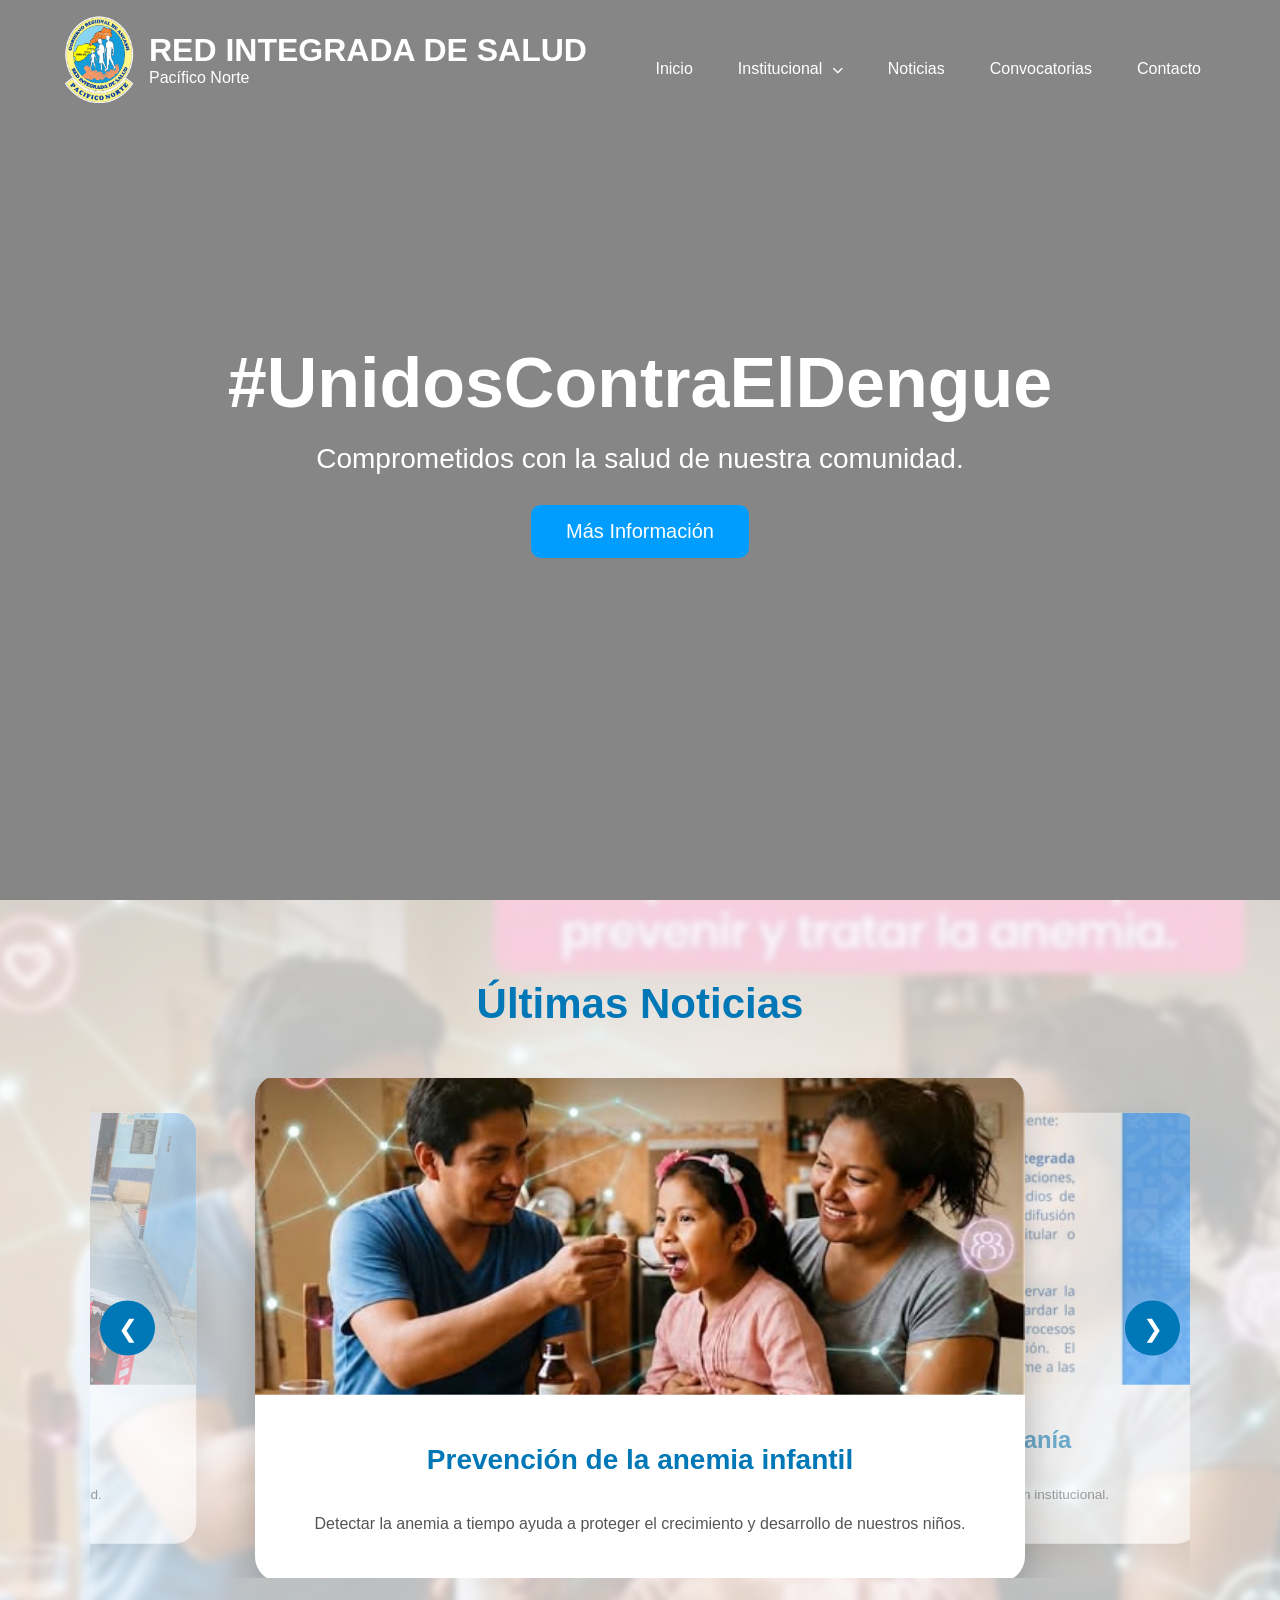
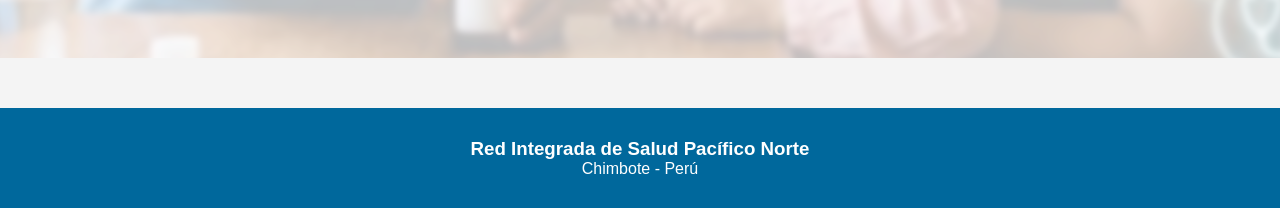
==== index.html @ 82f16e01 "v10.0.1 Actualizacion magistral del index y referencias a otras paginas" ====
<!DOCTYPE html>
<html lang="es">

<head>
    <meta charset="UTF-8">
    <meta name="viewport" content="width=device-width, initial-scale=1.0">
    <title>Red Integrada de Salud Pacífico Norte</title>
    <link rel="stylesheet" href="css/styles.css">
    <link rel="stylesheet" href="https://cdnjs.cloudflare.com/ajax/libs/font-awesome/6.4.0/css/all.min.css">
</head>

<body>

    <header class="topbar">
        <div class="logo-section">
            <img src="img/logo.png" alt="Logo">
            <div>
                <h1>RED INTEGRADA DE SALUD</h1>
                <p>Pacífico Norte</p>
            </div>
        </div>

        <nav class="main-nav">
            <ul class="nav-links">
                <li><a href="index.html">Inicio</a></li>
                
                <li class="dropdown">
                    <a href="institucional.html" class="dropdown-trigger">Institucional <i class="fa-solid fa-chevron-down" style="font-size: 11px; margin-left: 5px;"></i></a>
                    <ul class="dropdown-menu">
                        <li><a href="institucional.html#quienes-somos">¿Quiénes Somos?</a></li>
                        <li><a href="institucional.html#historia">Historia</a></li>
                        <li><a href="institucional.html#mision-vision">Visión y Misión</a></li>
                        <li><a href="institucional.html#directorio">Directorio Institucional</a></li>
                    </ul>
                </li>
                <li><a href="noticias.html">Noticias</a></li>
                <li><a href="convocatorias.html">Convocatorias</a></li>
                <li><a href="contacto.html">Contacto</a></li>
            </ul>
        </nav>
    </header>

    <section class="hero">
        <video autoplay muted loop playsinline class="bg-video">
            <source src="video/VID-FONDO.mp4" type="video/mp4">
        </video>

        <div class="overlay"></div>

        <div class="hero-content">
            <h2>#UnidosContraElDengue</h2>
            <p>Comprometidos con la salud de nuestra comunidad.</p>
            <a href="noticias.html?noticia=1">
                <button>
                    Más Información
                </button>
            </a>
        </div>
    </section>

    <section class="news">
        <h2>Últimas Noticias</h2>
        <div class="carousel-background"></div>

        <div class="carousel-container">
            <button class="carousel-btn prev">
                ❮
            </button>
            <div class="carousel">
                <!-- CARD 1 -->
                <div class="news-card active"
                onclick="window.location.href='noticias.html?noticia=2'">
                    <img src="img/noticias/noticias-anemia.jpg">
                    <div class="news-info">
                        <h3>
                            Prevención de la anemia infantil
                        </h3>
                        <p>
                            Detectar la anemia a tiempo ayuda
                            a proteger el crecimiento y desarrollo
                            de nuestros niños.
                        </p>
                    </div>
                </div>

                <!-- CARD 2 -->
                <div class="news-card"
                onclick="window.location.href='noticias.html?noticia=4'">

                    <img src="img/noticias/noticias-comunicado.jpg">

                    <div class="news-info">

                        <h3>
                            Comunicado Oficial a la ciudadanía
                        </h3>

                        <p>
                            La RIS Pacífico Norte fortalece
                            sus lineamientos de comunicación
                            institucional.
                        </p>

                    </div>

                </div>

                <!-- CARD 3 -->
                <div class="news-card"
                onclick="window.location.href='noticias.html?noticia=6'">

                    <img src="img/noticias/noticias-equipos.jpg">

                    <div class="news-info">

                        <h3>
                            RIS fortalece establecimientos
                        </h3>

                        <p>
                            Nuevos equipos computacionales
                            optimizarán la atención y registro
                            en salud.
                        </p>

                    </div>

                </div>
            <button class="carousel-btn next">
                ❯
            </button>
        </div>
    </section>

    <footer>
        <h3>Red Integrada de Salud Pacífico Norte</h3>
        <p>Chimbote - Perú</p>
    </footer>

    <div class="transition-screen"></div>

<script>


/*Transiciones */
const transition =
document.querySelector(".transition-screen");

/* ANIMACION ENTRADA */

window.addEventListener("load", () => {

    transition.classList.add("enter");

});

/* ANIMACION SALIDA */

document.querySelectorAll("a").forEach(link => {

    link.addEventListener("click", function(e){

        const href = this.getAttribute("href");

        if(href && !href.startsWith("#")){

            e.preventDefault();

            transition.classList.remove("enter");

            transition.classList.add("exit");

            setTimeout(() => {

                window.location.href = href;

            }, 450);

        }

    });

});

</script>
<script>

const cards =
document.querySelectorAll(".news-card");

const nextBtn =
document.querySelector(".next");

const prevBtn =
document.querySelector(".prev");
const background =
document.querySelector(
".carousel-background"
);

let current = 0;

function updateCarousel(){
    
    cards.forEach(card => {

        card.classList.remove(
            "active",
            "prev",
            "next"
        );

    });

    cards[current]
    .classList.add("active");
    
    /* CAMBIAR FONDO */
    const activeImage =
    cards[current]
    .querySelector("img").src;
    background.style.backgroundImage =
    `url(${activeImage})`;
    cards[
        (current - 1 + cards.length)
        % cards.length
    ].classList.add("prev");

    cards[
        (current + 1)
        % cards.length
    ].classList.add("next");

}

nextBtn.addEventListener("click", () => {

    current =
    (current + 1)
    % cards.length;

    updateCarousel();

});

prevBtn.addEventListener("click", () => {

    current =
    (current - 1 + cards.length)
    % cards.length;

    updateCarousel();

});

updateCarousel();
/* ========================= */
/* AUTO PLAY */
/* ========================= */

setInterval(() => {

    current =
    (current + 1)
    % cards.length;

    updateCarousel();

}, 4000);
</script>
</body>
</html>
---- css/styles.css ----
*{
    margin:0;
    padding:0;
    box-sizing:border-box;
    font-family:Arial, Helvetica, sans-serif;
}

/* --- Estilos Base del Nav --- */
.main-nav {
    display: flex;
    align-items: center;
}

.nav-links {
    display: flex;
    list-style: none;
    margin: 0;
    padding: 0;
    gap: 15px; /* Espaciado entre las pestañas principales */
}

.nav-links a {
    color: #ffffff; /* Cámbialo al color de texto de tu barra (ej: blanco) */
    text-decoration: none;
    font-weight: 500;
    padding: 10px 15px;
    display: block;
    transition: all 0.3s ease;
}

/* --- TRUCO DEL DROPDOWN (Desplegable) --- */
.dropdown {
    position: relative; /* Clave para que el submenú se posicione justo debajo */
}

/* Caja oculta del submenú */
.dropdown-menu {
    position: absolute;
    top: 100%; /* Se posiciona exactamente debajo del enlace principal */
    left: 0;
    background-color: #ffffff; /* Fondo blanco para que contraste con las letras oscuras */
    min-width: 220px; /* Ancho para que los textos no se amontonen */
    list-style: none;
    padding: 10px 0;
    margin: 0;
    border-radius: 8px;
    box-shadow: 0 10px 25px rgba(0, 0, 0, 0.15); /* Sombra elegante para darle volumen */
    
    /* El truco de magia: empieza oculto y un poquito desplazado hacia abajo */
    display: none;
    z-index: 999;
}

/* Estilos de los enlaces de ADENTRO del submenú */
.dropdown-menu a {
    color: #1e293b !important; /* Texto gris oscuro/negro para que se lea sobre el fondo blanco */
    padding: 12px 20px;
    font-size: 14px;
    text-align: left;
    font-weight: 500;
}

/* Hover de los enlaces internos */
.dropdown-menu a:hover {
    background-color: #f1f5f9; /* Color gris bajito cuando pasas el mouse por encima */
    color: #0284c7 !important; /* Cambia a celeste o azul institucional */
}

/* ACCIÓN: Cuando pasas el mouse por la pestaña, el submenú se muestra */
.dropdown:hover .dropdown-menu {
    display: block;
}

body{
    background:#f5f5f5;
}

/* HEADER */

.topbar{
    position: absolute;
    top: 0;
    left: 0;
    width: 100%;
    display: flex;
    justify-content: space-between;
    align-items: center;
    padding: 15px 8%;
    background: transparent !important;
    color: white;
    z-index: 1000;
}

.logo-section{
    display:flex;
    align-items:center;
    gap:15px;
}

.logo-section img{
    width:70px;
}

nav{
    display:flex;
    gap:25px;
}

nav a{
    color:white;
    text-decoration:none;
    font-weight:bold;
    transition:0.3s;
}

nav a:hover{
    color:#d9f4ff;
}

/* HERO */
.hero{
    position: relative;
    width: 100%;
    height: 100vh;

    overflow: hidden;

    display: flex;
    justify-content: center;
    align-items: center;
    text-align: center;
}

/* VIDEO */

.bg-video{
    position: absolute;
    top: 0;
    left: 0;

    width: 100%;
    height: 100%;

    object-fit: cover;

    z-index: -2;
}

/* CAPA OSCURA */

.overlay{
    position: absolute;
    inset: 0;

    background: rgba(0,0,0,0.45);

    z-index: -1;
}

/* CONTENIDO */

.hero-content{
    position: relative;
    z-index: 2;
    color: white;

    padding: 20px;
}

.hero-content h2{
    font-size: 70px;
    margin-bottom: 20px;
}

.hero-content p{
    font-size: 28px;
    margin-bottom: 30px;
}

.hero-content button{
    padding: 15px 35px;
    border: none;
    border-radius: 10px;

    background: #009dff;
    color: white;

    font-size: 20px;
    cursor: pointer;

    transition: 0.3s;
}

.hero-content button:hover{
    background: #007acc;
}

/* INFO */

.info{
    padding:70px 8%;
    display:grid;
    grid-template-columns:repeat(auto-fit,minmax(250px,1fr));
    gap:30px;
}

.card{
    background:white;
    padding:35px;
    border-radius:15px;
    box-shadow:0 5px 15px rgba(0,0,0,0.1);
    text-align:center;
}

.card h3{
    color:#0086c7;
    margin-bottom:15px;
}

/* NEWS */

.news{
    padding:60px 8%;
}

.news h2{
    text-align:center;
    margin-bottom:40px;
    color:#0086c7;
    font-size:40px;
}

.news-container{
    display:grid;
    grid-template-columns:repeat(auto-fit,minmax(300px,1fr));
    gap:30px;
}

.news-card{
    background:white;
    border-radius:15px;
    overflow:hidden;
    box-shadow:0 5px 15px rgba(0,0,0,0.1);
}

.news-card img{
    width:100%;
    height:220px;
    object-fit:cover;
}

.news-card h3{
    padding:20px;
    color:#0086c7;
}

.news-card p{
    padding:0 20px 20px;
}

/* FOOTER */

footer{
    background:#00689c;
    color:white;
    text-align:center;
    padding:30px;
    margin-top:50px;
}

/* RESPONSIVE */

@media(max-width:768px){

    .topbar{
        flex-direction:column;
        gap:20px;
    }

    nav{
        flex-wrap:wrap;
        justify-content:center;
    }

    .hero-content h2{
        font-size:38px;
    }

}

/* ======================================== */
/* SECCIÓN CONTACTO */
/* ======================================== */

.contacto{
    width: 100%;
    padding: 80px 10%;
    background: #f5f5f5;
}

.contenedor-contacto{
    display: flex;
    justify-content: space-between;
    align-items: center;
    gap: 50px;
    flex-wrap: wrap;
}

/* ======================================== */
/* INFORMACIÓN */
/* ======================================== */

.info-contacto{
    flex: 1;
    min-width: 300px;
}

.info-contacto h2{
    font-size: 40px;
    color: #0077b6;
    margin-bottom: 20px;
}

.info-contacto p{
    font-size: 18px;
    color: #555;
    line-height: 1.7;
    margin-bottom: 30px;
}

.dato{
    display: flex;
    align-items: center;
    gap: 15px;
    margin-bottom: 20px;
    font-size: 18px;
    color: #333;
}

.dato i{
    width: 45px;
    height: 45px;
    background: #0096d6;
    color: white;
    border-radius: 50%;
    display: flex;
    justify-content: center;
    align-items: center;
    font-size: 18px;
}

/* ======================================== */
/* FORMULARIO */
/* ======================================== */

.form-contacto{
    flex: 1;
    min-width: 320px;
    background: white;
    padding: 40px;
    border-radius: 15px;
    box-shadow: 0px 5px 20px rgba(0,0,0,0.1);
}

.form-contacto input,
.form-contacto textarea{
    width: 100%;
    padding: 15px;
    margin-bottom: 20px;
    border: 1px solid #ccc;
    border-radius: 10px;
    outline: none;
    font-size: 16px;
    transition: 0.3s;
}

.form-contacto input:focus,
.form-contacto textarea:focus{
    border-color: #0096d6;
    box-shadow: 0px 0px 8px rgba(0,150,214,0.3);
}

.form-contacto textarea{
    resize: none;
    height: 150px;
}

.form-contacto button{
    width: 100%;
    padding: 15px;
    background: #0096d6;
    color: white;
    border: none;
    border-radius: 10px;
    font-size: 18px;
    cursor: pointer;
    transition: 0.3s;
}

.form-contacto button:hover{
    background: #0077b6;
    transform: translateY(-3px);
}

/* ======================================== */
/* RESPONSIVE */
/* ======================================== */

@media(max-width: 900px){

    .contenedor-contacto{
        flex-direction: column;
    }

    .info-contacto{
        text-align: center;
    }

    .dato{
        justify-content: center;
    }

}

*{
    margin:0;
    padding:0;
    box-sizing:border-box;
    font-family:Arial, Helvetica, sans-serif;
}

body{
    background:#f4f4f4;
}

/* HEADER */

.topbar{
    background:#0086c7;
    padding:15px 5%;
    color:white;
}

.logo{
    display:flex;
    align-items:center;
    gap:15px;
}

.logo img{
    width:70px;
}

.logo h1{
    font-size:32px;
}

nav{
    margin-top:20px;
    display:flex;
    gap:25px;
    flex-wrap:wrap;
}

nav a{
    color:white;
    text-decoration:none;
    font-weight:bold;
    padding:10px 15px;
    border-radius:5px;
    transition:0.3s;
}

nav a:hover,
.active{
    background:white;
    color:#0086c7;
}

/* TITULO */

.titulo{
    text-align:center;
    padding:50px 20px;
}

.titulo h2{
    color:#0086c7;
    font-size:40px;
}

/* TABLAS */

.tabla-section{
    width:90%;
    margin:40px auto;
}

.tabla-section h3{
    text-align:center;
    margin-bottom:20px;
    font-size:30px;
    color:#222;
}

.tabla-container{
    overflow-x:auto;
}

table{
    width:100%;
    border-collapse:collapse;
    background:white;
}

thead{
    background:#005cb3;
    color:white;
}

th, td{
    padding:15px;
    border:1px solid #ddd;
    text-align:center;
}

td a{
    text-decoration:none;
    color:#d60000;
    font-weight:bold;
}

.proceso{
    color:#ff8800;
    font-weight:bold;
}

.finalizado{
    color:green;
    font-weight:bold;
}

/* RESPONSIVE */

@media(max-width:768px){

    .logo{
        flex-direction:column;
        text-align:center;
    }

    .logo h1{
        font-size:24px;
    }

    nav{
        justify-content:center;
    }

    .titulo h2{
        font-size:28px;
    }

}

/* ========================= */
/* TRANSICION ENTRE PAGINAS */
/* ========================= */

.transition-screen{

    position:fixed;
    inset:0;

    background:#0086c7;

    z-index:9999;

    pointer-events:none;

}

/* SALIDA */

.transition-screen.exit{

    animation:circleOut 0.5s ease-in-out forwards;

}

/* ENTRADA */

.transition-screen.enter{

    animation:circleIn 0.5s ease-in-out forwards;

}

/* ANIMACION SALIDA */

@keyframes circleOut{

    0%{
        clip-path:circle(0% at center);
    }

    100%{
        clip-path:circle(150% at center);
    }

}

/* ANIMACION ENTRADA */

@keyframes circleIn{

    0%{
        clip-path:circle(150% at center);
    }

    100%{
        clip-path:circle(0% at center);
    }

}

/* ===================== */
/* CARRUSEL NOTICIAS */
/* ===================== */

.news{

    padding:80px 20px;

    background:#f4f7fb;

    text-align:center;

}

.news h2{

    font-size:42px;

    color:#0077b6;

    margin-bottom:50px;

}

/* ===================== */
/* FONDO DINAMICO */
/* ===================== */

.news{

    position:relative;

    overflow:hidden;

}

.carousel-background{

    position:absolute;

    inset:0;

    background-size:cover;

    background-position:center;

    filter:blur(3px);

    transform:scale(1.1);

    opacity:0.45;

    transition:0.7s;

    z-index:0;

}

/* OSCURECER */

.news::after{

    content:"";

    position:absolute;

    inset:0;

    background:rgba(255,255,255,0.45);

    z-index:1;

}

/* CONTENIDO ENCIMA */

.news h2,
.carousel-container{

    position:relative;

    z-index:2;

}

.carousel-container{

    position:relative;

    width:100%;

    max-width:1100px;

    margin:auto;

    overflow:hidden;

}

.carousel{

    position:relative;

    height:500px;

}

.news-card{

    position:absolute;

    width:70%;

    left:50%;

    top:50%;

    transform:
    translate(-50%, -50%)
    scale(0.8);

    opacity:0;

    transition:0.6s;

    background:white;

    border-radius:25px;

    overflow:hidden;

    box-shadow:0 15px 35px rgba(0,0,0,0.2);

}

.news-card img{

    width:100%;

    height:320px;

    object-fit:cover;

}

.news-info{

    padding:25px;

}

.news-info h3{

    color:#0077b6;

    margin-bottom:15px;

    font-size:28px;

}

.news-info p{

    color:#555;

    line-height:1.6;

}

/* CARD ACTIVA */

.news-card.active{

    opacity:1;

    z-index:3;

    transform:
    translate(-50%, -50%)
    scale(1);

}

/* CARD IZQUIERDA */

.news-card.prev{

    opacity:0.5;

    z-index:2;

    transform:
    translate(-80%, -50%)
    scale(0.85);

}

/* CARD DERECHA */

.news-card.next{

    opacity:0.5;

    z-index:2;

    transform:
    translate(-20%, -50%)
    scale(0.85);

}

/* BOTONES */

.carousel-btn{

    position:absolute;

    top:50%;

    transform:translateY(-50%);

    background:#0077b6;

    color:white;

    border:none;

    width:55px;

    height:55px;

    border-radius:50%;

    cursor:pointer;

    font-size:24px;

    z-index:5;

    transition:0.3s;

}

.carousel-btn:hover{

    background:#023e8a;

    transform:
    translateY(-50%)
    scale(1.1);

}

.prev{

    left:10px;

}

.next{

    right:10px;

}

/* RESPONSIVE */

@media(max-width:768px){

    .news-card{

        width:90%;

    }

    .news-info h3{

        font-size:22px;

    }

}

.news-card{

    cursor:pointer;

}
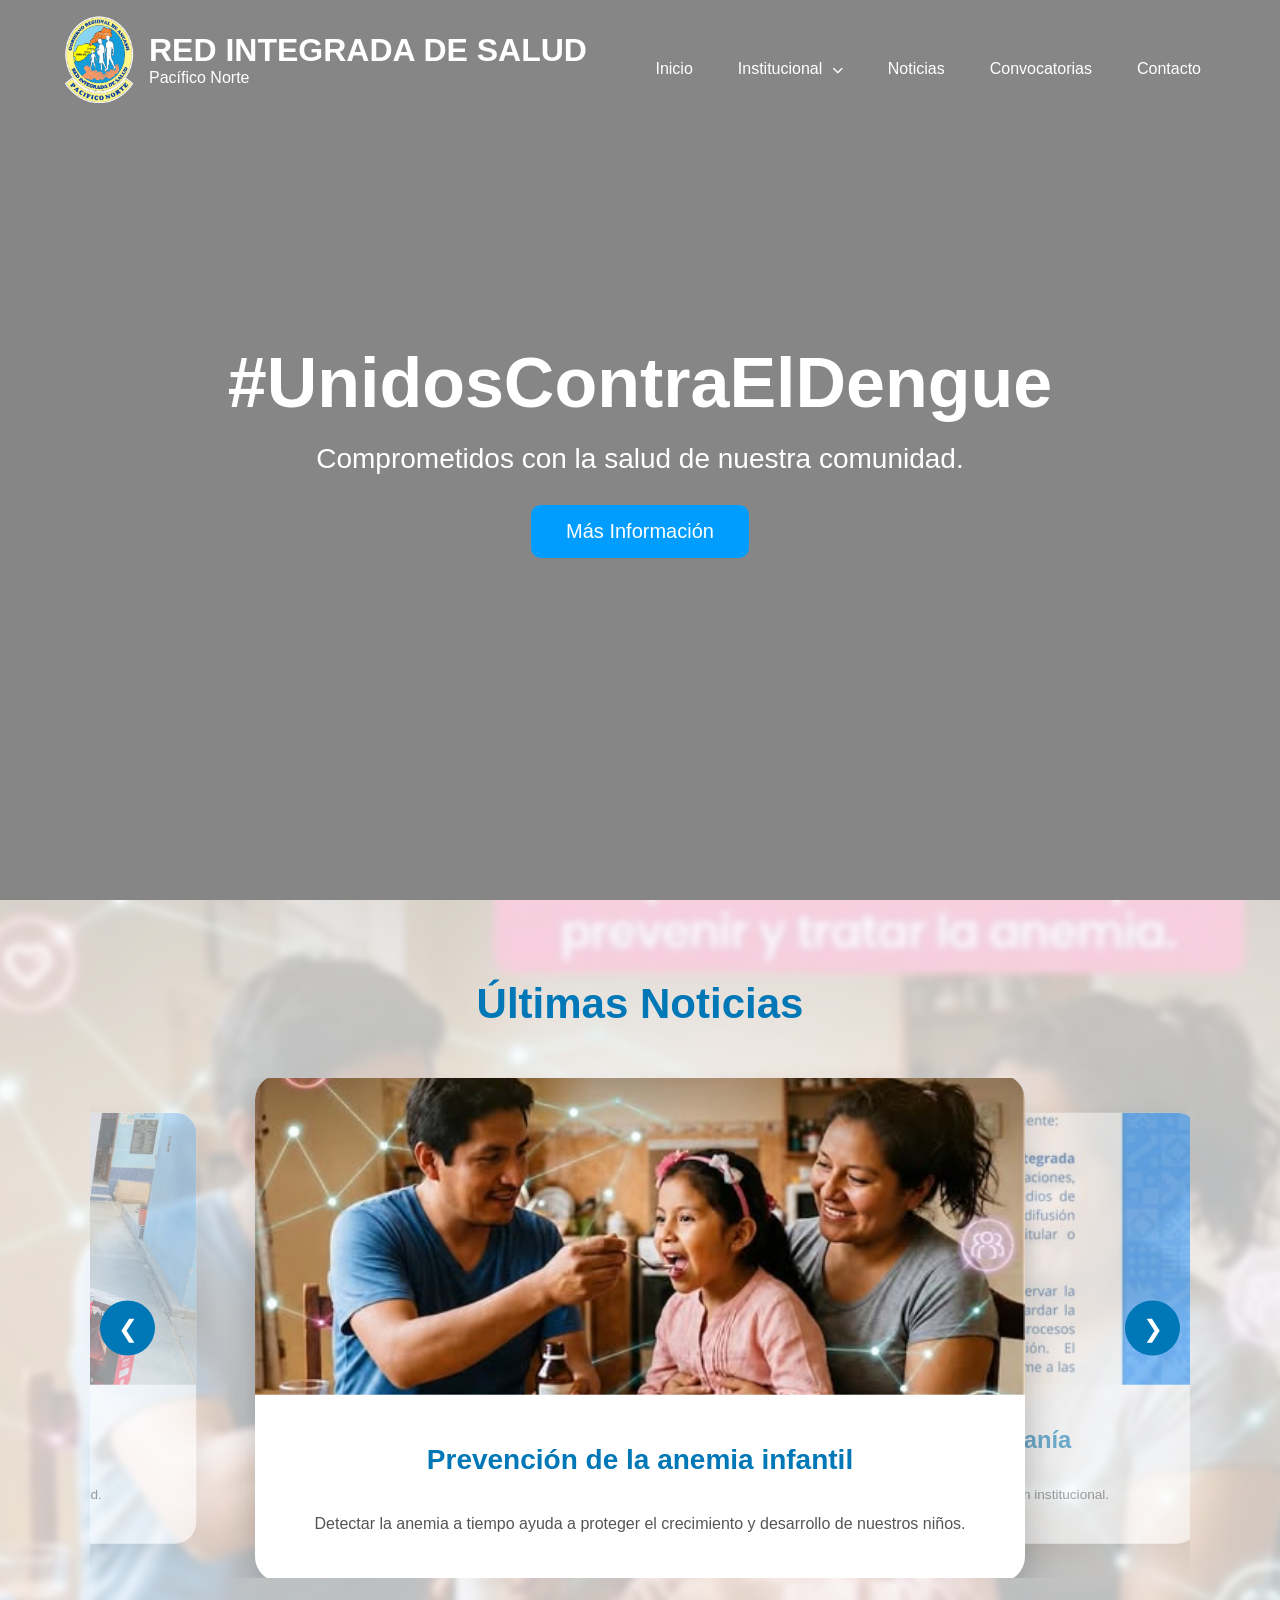
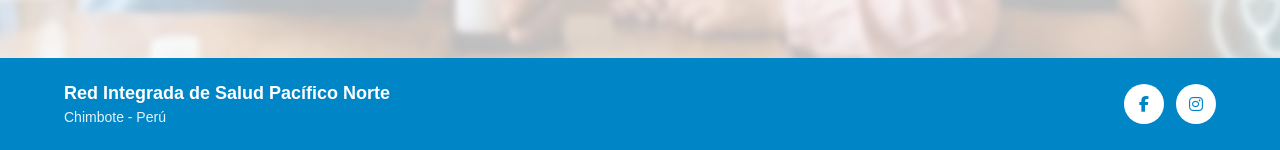
==== commit 084f04f1: "v10.0.3 Añadido de iconos y redirecciones a las redes sociales" ====
--- a/index.html
+++ b/index.html
@@ -132,9 +132,29 @@
         </div>
     </section>
 
-    <footer>
-        <h3>Red Integrada de Salud Pacífico Norte</h3>
-        <p>Chimbote - Perú</p>
+    <footer class="footer">
+
+        <div class="footer-content">
+
+            <div class="footer-info">
+                <h3>Red Integrada de Salud Pacífico Norte</h3>
+                <p>Chimbote - Perú</p>
+            </div>
+
+            <div class="social-footer">
+
+                <a href="https://www.facebook.com/rispnorte" target="_blank">
+                    <i class="fab fa-facebook-f"></i>
+                </a>
+
+                <a href="https://www.instagram.com/rispacificonorte/" target="_blank">
+                    <i class="fab fa-instagram"></i>
+                </a>
+
+            </div>
+
+        </div>
+
     </footer>
 
     <div class="transition-screen"></div>
--- a/css/styles.css
+++ b/css/styles.css
@@ -260,12 +260,57 @@
 
 /* FOOTER */
 
-footer{
-    background:#00689c;
-    color:white;
-    text-align:center;
-    padding:30px;
-    margin-top:50px;
+.footer {
+    background: #0086c7;
+    color: white;
+    padding: 25px 5%;
+}
+
+/* CONTENEDOR FLEX */
+.footer-content {
+    display: flex;
+    justify-content: space-between;
+    align-items: center;
+    flex-wrap: wrap;
+    gap: 20px;
+}
+
+/* TEXTO */
+.footer-info h3 {
+    margin: 0;
+    font-size: 18px;
+}
+
+.footer-info p {
+    margin: 5px 0 0 0;
+    font-size: 14px;
+    opacity: 0.9;
+}
+
+/* REDES */
+.social-footer {
+    display: flex;
+    gap: 12px;
+}
+
+.social-footer a {
+    width: 40px;
+    height: 40px;
+    background: white;
+    color: #0086c7;
+    display: flex;
+    align-items: center;
+    justify-content: center;
+    border-radius: 50%;
+    text-decoration: none;
+    font-size: 16px;
+    transition: 0.3s;
+}
+
+.social-footer a:hover {
+    background: #006aa3;
+    color: white;
+    transform: scale(1.1);
 }
 
 /* RESPONSIVE */
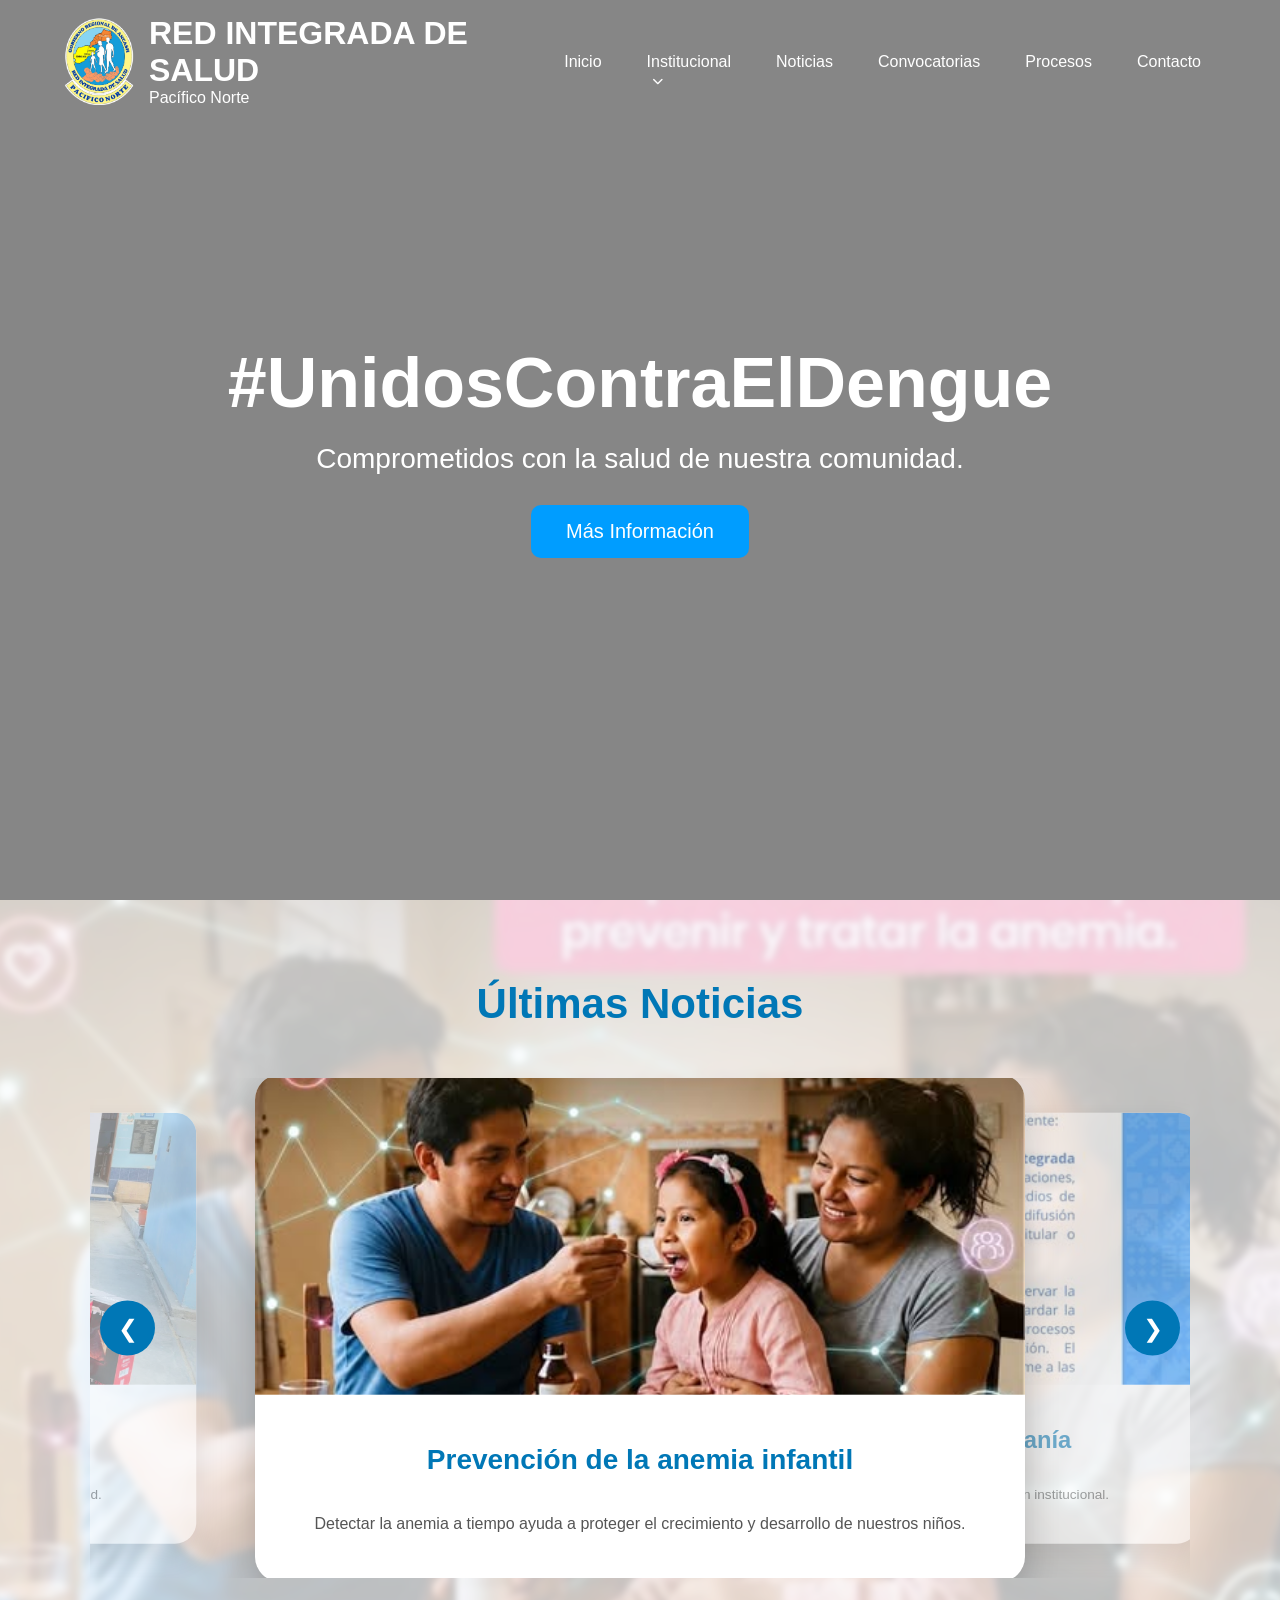
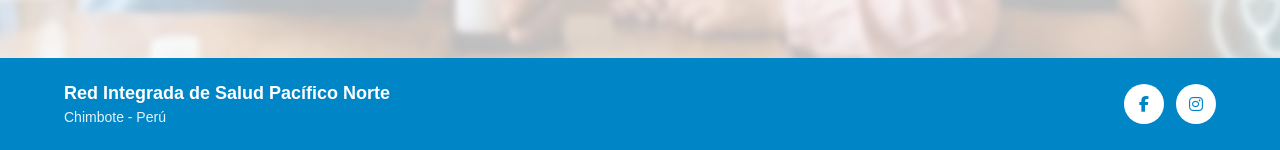
==== commit 4c5ea495: "v11.0.2 Mejorado de la seccion de Procesos" ====
--- a/index.html
+++ b/index.html
@@ -35,6 +35,7 @@
                 </li>
                 <li><a href="noticias.html">Noticias</a></li>
                 <li><a href="convocatorias.html">Convocatorias</a></li>
+                <li><a href="bpm.html">Procesos</a></li>
                 <li><a href="contacto.html">Contacto</a></li>
             </ul>
         </nav>
--- a/css/styles.css
+++ b/css/styles.css
@@ -956,4 +956,36 @@
 
     cursor:pointer;
 
+}
+
+/* BOTÓN FLOTANTE WHATSAPP */
+.whatsapp-float {
+    position: fixed;
+    width: 90px !important;
+    height: 90px !important;
+    bottom: 30px;
+    right: 30px;
+    background-color: #25D366;
+    color: white;
+    border-radius: 50%;
+    font-size: 50px !important; /* ICONO GRANDE */
+    display: flex;
+    align-items: center;
+    justify-content: center;
+    z-index: 9999;
+    box-shadow: 0 4px 12px rgba(0,0,0,0.4);
+}
+.whatsapp-float {
+    animation: pulso 1.5s infinite;
+}
+
+@keyframes pulso {
+    0% { transform: scale(1); }
+    50% { transform: scale(1.15); }
+    100% { transform: scale(1); }
+}
+.whatsapp-float:hover {
+    background-color: #128C7E;
+    transform: scale(1.2);
+    transition: 0.3s;
 }
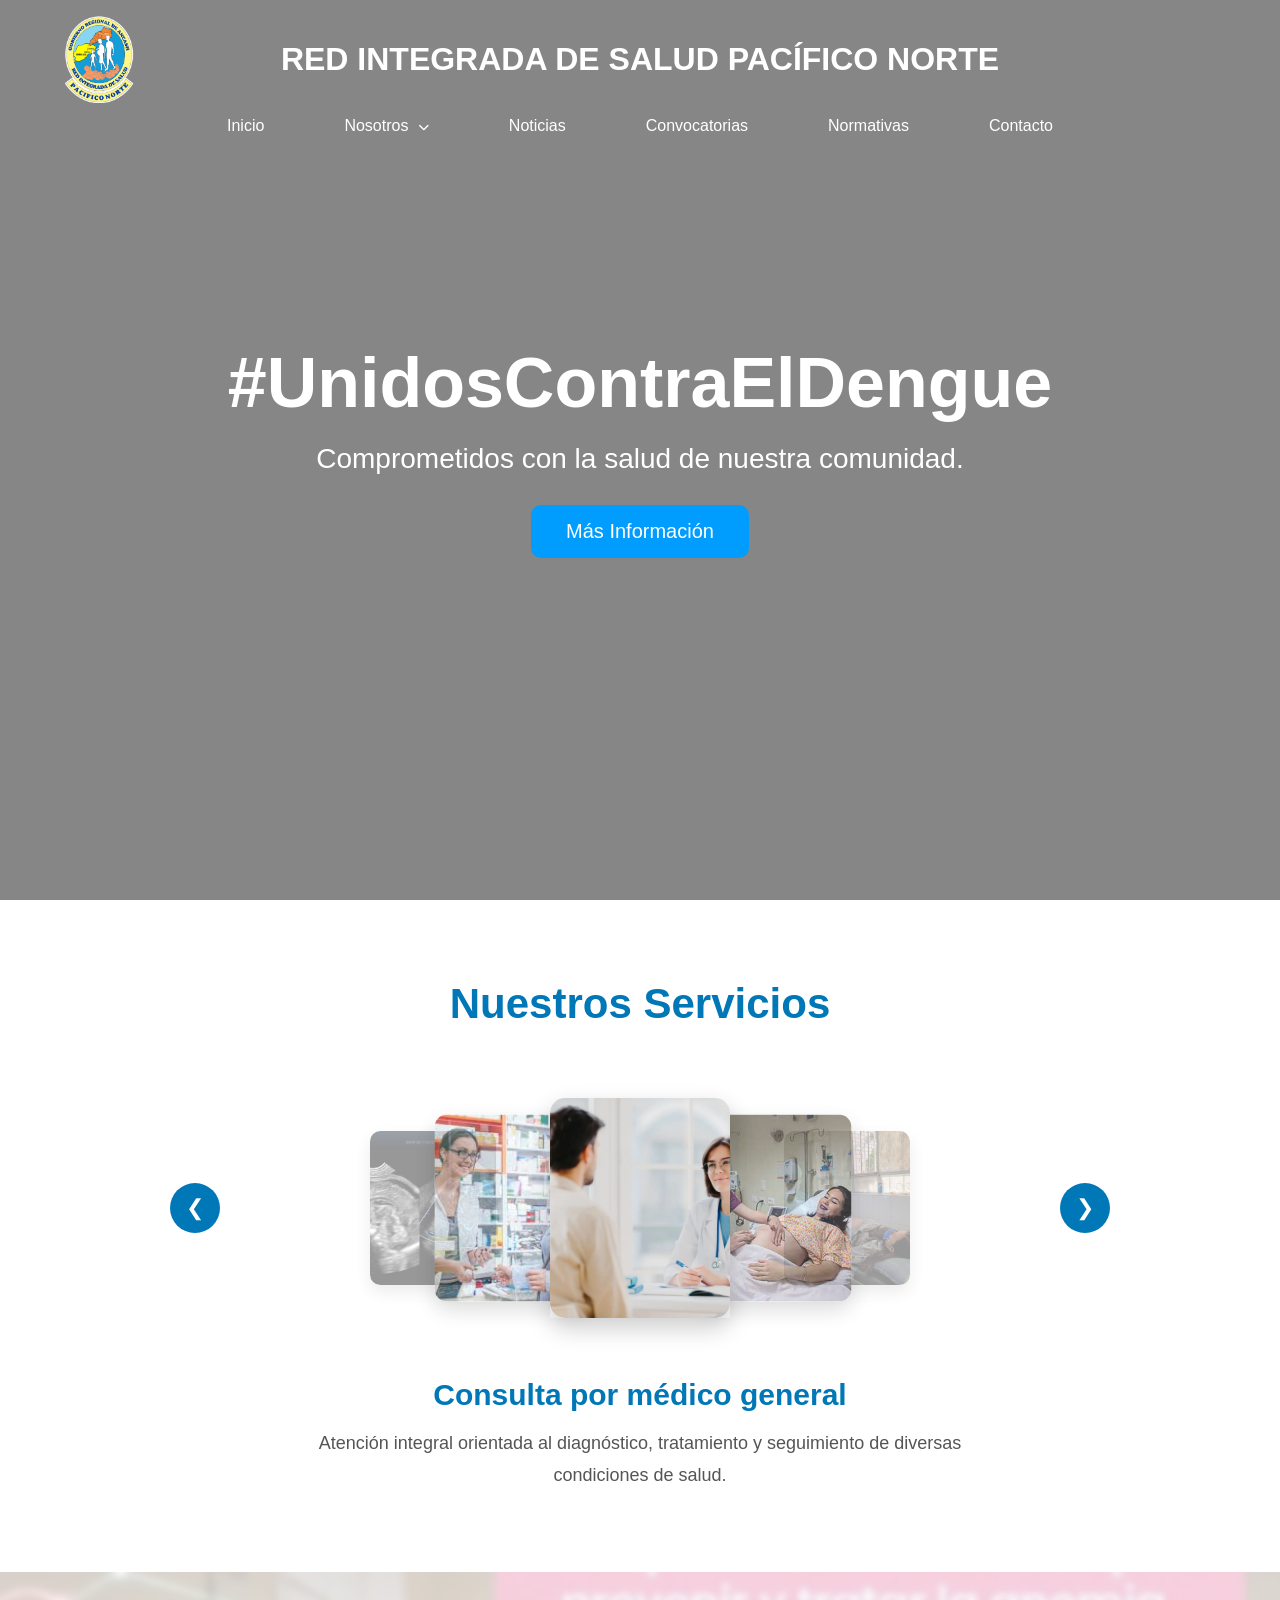
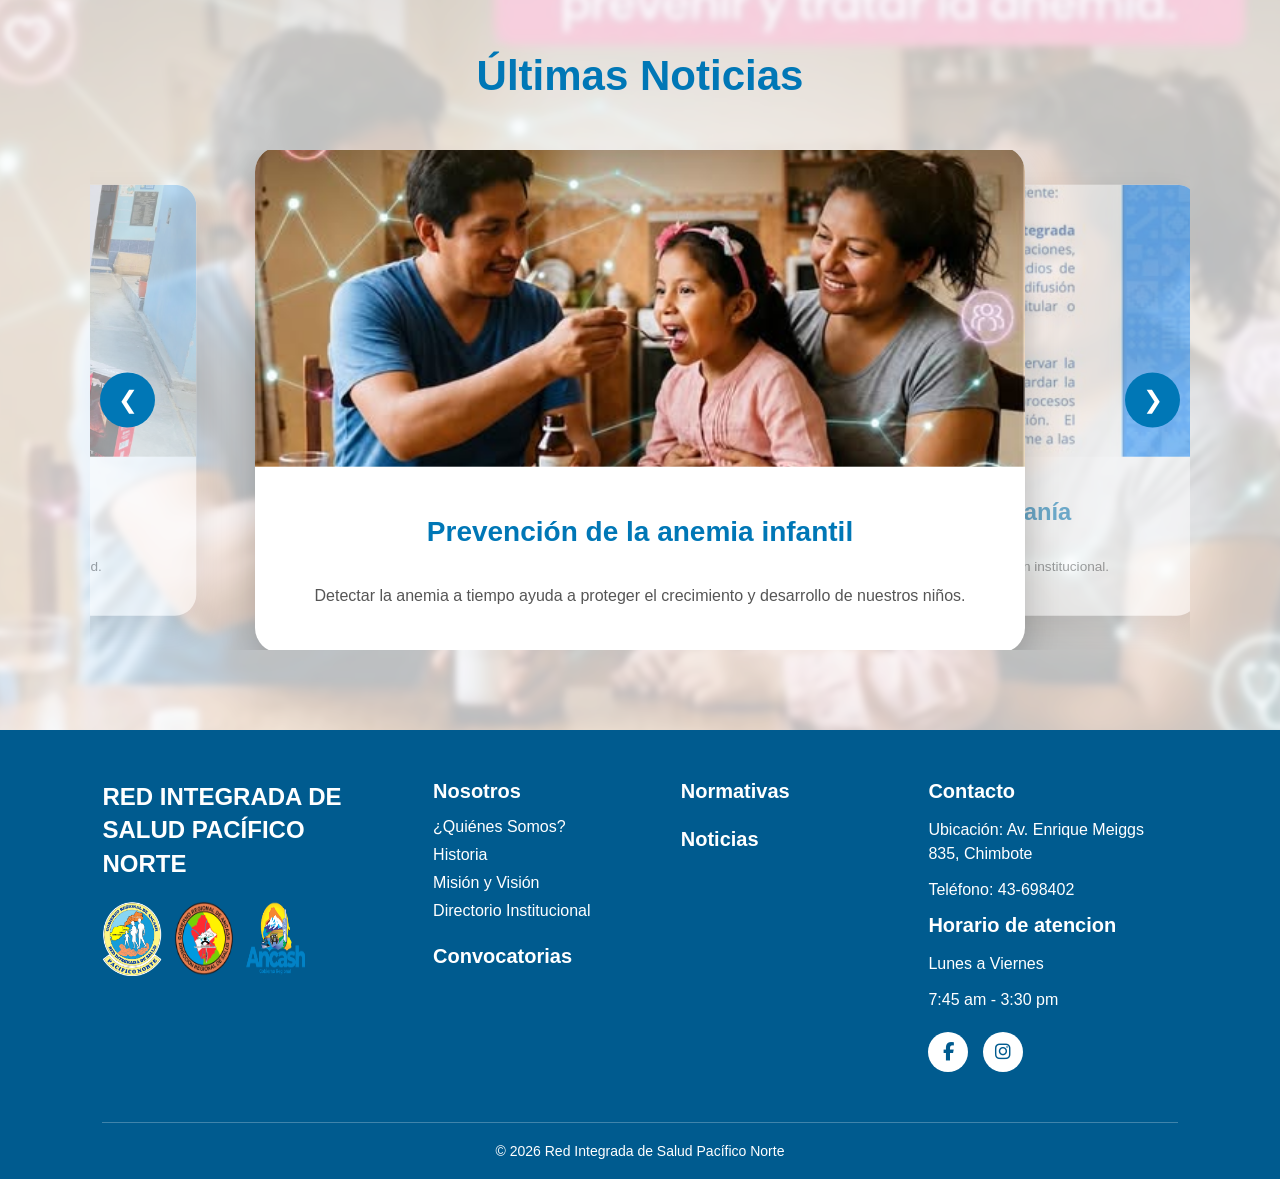
==== commit e851923f: "V12.0.0 Mejora del Index, arreglo del nav y Header, agregado de seccion servicios y mejora del foote" ====
--- a/index.html
+++ b/index.html
@@ -13,19 +13,19 @@
 
     <header class="topbar">
         <div class="logo-section">
-            <img src="img/logo.png" alt="Logo">
-            <div>
-                <h1>RED INTEGRADA DE SALUD</h1>
-                <p>Pacífico Norte</p>
-            </div>
-        </div>
-
-        <nav class="main-nav">
+            <img src="img/Index/logo.png" alt="Logo 1">
+            <div class="titulo-header">
+
+                <h1>RED INTEGRADA DE SALUD PACÍFICO NORTE</h1>
+            </div>
+        </div>
+    </header>
+
+    <nav class="main-nav">
             <ul class="nav-links">
                 <li><a href="index.html">Inicio</a></li>
-                
                 <li class="dropdown">
-                    <a href="institucional.html" class="dropdown-trigger">Institucional <i class="fa-solid fa-chevron-down" style="font-size: 11px; margin-left: 5px;"></i></a>
+                    <a href="institucional.html" class="dropdown-trigger">Nosotros <i class="fa-solid fa-chevron-down" style="font-size: 11px; margin-left: 5px;"></i></a>
                     <ul class="dropdown-menu">
                         <li><a href="institucional.html#quienes-somos">¿Quiénes Somos?</a></li>
                         <li><a href="institucional.html#historia">Historia</a></li>
@@ -35,19 +35,16 @@
                 </li>
                 <li><a href="noticias.html">Noticias</a></li>
                 <li><a href="convocatorias.html">Convocatorias</a></li>
-                <li><a href="bpm.html">Procesos</a></li>
+                <li><a href="Normativa.html">Normativas</a></li>
                 <li><a href="contacto.html">Contacto</a></li>
             </ul>
-        </nav>
-    </header>
+    </nav>
 
     <section class="hero">
         <video autoplay muted loop playsinline class="bg-video">
             <source src="video/VID-FONDO.mp4" type="video/mp4">
         </video>
-
         <div class="overlay"></div>
-
         <div class="hero-content">
             <h2>#UnidosContraElDengue</h2>
             <p>Comprometidos con la salud de nuestra comunidad.</p>
@@ -59,10 +56,60 @@
         </div>
     </section>
 
+    <section class="servicios">
+        <h2>Nuestros Servicios</h2>
+        <div class="servicios-carousel">
+            <button class="servicio-btn prev-servicio">❮</button>
+            <div class="servicios-track">
+
+                <div class="servicio-card active">
+                    <img src="img/Index/Servicios/Servicio1.webp" alt="">
+                </div>
+
+                <div class="servicio-card">
+                    <img src="img/Index/Servicios/Servicio2.jpg" alt="">
+                </div>
+
+                <div class="servicio-card">
+                    <img src="img/Index/Servicios/Servicio3.jpg" alt="">
+                </div>
+
+                <div class="servicio-card">
+                    <img src="img/Index/Servicios/Servicio4.jpeg" alt="">
+                </div>
+
+                <div class="servicio-card">
+                    <img src="img/Index/Servicios/Servicio5.jpg" alt="">
+                </div>
+
+                <div class="servicio-card">
+                    <img src="img/Index/Servicios/Servicio6.webp" alt="">
+                </div>
+
+                <div class="servicio-card">
+                    <img src="img/Index/Servicios/Servicio7.jpg" alt="">
+                </div>
+
+            </div>
+            <button class="servicio-btn next-servicio">❯</button>
+        </div>
+
+        <div class="servicio-info">
+            <h3 id="servicio-titulo">
+                Consulta por médico general
+            </h3>
+            <p id="servicio-descripcion">
+                Atención integral orientada al diagnóstico,
+                tratamiento y seguimiento de diversas
+                condiciones de salud de la población en Chimbote.
+            </p>
+        </div>
+
+    </section>
+
     <section class="news">
         <h2>Últimas Noticias</h2>
         <div class="carousel-background"></div>
-
         <div class="carousel-container">
             <button class="carousel-btn prev">
                 ❮
@@ -87,45 +134,33 @@
                 <!-- CARD 2 -->
                 <div class="news-card"
                 onclick="window.location.href='noticias.html?noticia=4'">
-
                     <img src="img/noticias/noticias-comunicado.jpg">
-
                     <div class="news-info">
-
                         <h3>
                             Comunicado Oficial a la ciudadanía
                         </h3>
-
                         <p>
                             La RIS Pacífico Norte fortalece
                             sus lineamientos de comunicación
                             institucional.
                         </p>
-
                     </div>
-
                 </div>
 
                 <!-- CARD 3 -->
                 <div class="news-card"
                 onclick="window.location.href='noticias.html?noticia=6'">
-
                     <img src="img/noticias/noticias-equipos.jpg">
-
                     <div class="news-info">
-
                         <h3>
                             RIS fortalece establecimientos
                         </h3>
-
                         <p>
                             Nuevos equipos computacionales
                             optimizarán la atención y registro
                             en salud.
                         </p>
-
                     </div>
-
                 </div>
             <button class="carousel-btn next">
                 ❯
@@ -134,160 +169,299 @@
     </section>
 
     <footer class="footer">
-
-        <div class="footer-content">
-
-            <div class="footer-info">
-                <h3>Red Integrada de Salud Pacífico Norte</h3>
-                <p>Chimbote - Perú</p>
-            </div>
-
-            <div class="social-footer">
-
-                <a href="https://www.facebook.com/rispnorte" target="_blank">
-                    <i class="fab fa-facebook-f"></i>
-                </a>
-
-                <a href="https://www.instagram.com/rispacificonorte/" target="_blank">
-                    <i class="fab fa-instagram"></i>
-                </a>
-
-            </div>
-
-        </div>
-
+        <div class="footer-grid">
+            <!-- COLUMNA 1 -->
+            <div class="footer-col">
+                <h3>RED INTEGRADA DE SALUD PACÍFICO NORTE</h3>
+                <div class="footer-logos">
+                    <img src="img/Index/logo.png" alt="Logo 1">
+                    <img src="img/Index/DireccionReginalSalud.png" alt="Logo 2">
+                    <img src="img/Index/LogoAncash.png" alt="Logo 3">
+                </div>
+            </div>
+
+            <!-- COLUMNA 2 -->
+            <div class="footer-col">
+                <a href="institucional.html"><h4>Nosotros</h4></a>
+                <a href="institucional.html#quienes-somos">
+                    ¿Quiénes Somos?
+                </a>
+                <a href="institucional.html#historia">
+                    Historia
+                </a>
+                <a href="institucional.html#mision-vision">
+                    Misión y Visión
+                </a>
+                <a href="institucional.html#directorio">
+                    Directorio Institucional
+                </a>
+                <a href="convocatorias.html">
+                    <h4 class="footer-subtitulo">
+                    Convocatorias
+                    </h4>
+                </a>
+            </div>
+
+            <!-- COLUMNA 3 -->
+            <div class="footer-col">
+                <a href="Normativa.html">
+                    <h4>Normativas</h4>
+                </a>
+                <h4 class="footer-subtitulo">
+                    <a href="noticias.html">
+                        Noticias
+                    </a>
+                </h4>
+            </div>
+
+            <!-- COLUMNA 4 -->
+            <div class="footer-col">
+                <a href="contacto.html">
+                    <h4>Contacto</h4>
+                </a>
+                <p>Ubicación: Av. Enrique Meiggs 835, Chimbote</p>
+                <p>Teléfono: 43-698402</p>
+                <h4>Horario de atencion</h4>
+                <p>Lunes a Viernes</p>
+                <p>7:45 am - 3:30 pm</p>
+
+                <div class="footer-social">
+                    <a href="https://www.facebook.com/rispnorte" target="_blank">
+                        <i class="fab fa-facebook-f"></i>
+                    </a>
+                    <a href="https://www.instagram.com/rispacificonorte/" target="_blank">
+                        <i class="fab fa-instagram"></i>
+                    </a>
+                </div>
+            </div>
+        </div>
+
+        <div class="footer-bottom">
+            © 2026 Red Integrada de Salud Pacífico Norte
+        </div>
     </footer>
 
     <div class="transition-screen"></div>
 
 <script>
-
-
-/*Transiciones */
-const transition =
-document.querySelector(".transition-screen");
-
-/* ANIMACION ENTRADA */
-
-window.addEventListener("load", () => {
-
-    transition.classList.add("enter");
-
-});
-
-/* ANIMACION SALIDA */
-
-document.querySelectorAll("a").forEach(link => {
-
-    link.addEventListener("click", function(e){
-
-        const href = this.getAttribute("href");
-
-        if(href && !href.startsWith("#")){
-
-            e.preventDefault();
-
-            transition.classList.remove("enter");
-
-            transition.classList.add("exit");
-
-            setTimeout(() => {
-
-                window.location.href = href;
-
-            }, 450);
-
-        }
-
-    });
-
-});
-
+    /*Transiciones */
+    const transition =
+    document.querySelector(".transition-screen");
+
+    /* ANIMACION ENTRADA */
+
+    window.addEventListener("load", () => {
+
+        transition.classList.add("enter");
+
+    });
+
+    /* ANIMACION SALIDA */
+    document.querySelectorAll("a").forEach(link => {
+        link.addEventListener("click", function(e){
+            const href = this.getAttribute("href");
+            if(href && !href.startsWith("#")){
+                e.preventDefault();
+                transition.classList.remove("enter");
+                transition.classList.add("exit");
+                setTimeout(() => {
+                    window.location.href = href;
+
+                }, 450);
+            }
+        });
+    });
 </script>
+
 <script>
-
-const cards =
-document.querySelectorAll(".news-card");
-
-const nextBtn =
-document.querySelector(".next");
-
-const prevBtn =
-document.querySelector(".prev");
-const background =
-document.querySelector(
-".carousel-background"
-);
-
-let current = 0;
-
-function updateCarousel(){
-    
-    cards.forEach(card => {
-
-        card.classList.remove(
-            "active",
-            "prev",
-            "next"
-        );
-
-    });
-
-    cards[current]
-    .classList.add("active");
-    
-    /* CAMBIAR FONDO */
-    const activeImage =
-    cards[current]
-    .querySelector("img").src;
-    background.style.backgroundImage =
-    `url(${activeImage})`;
-    cards[
+    const cards =
+    document.querySelectorAll(".news-card");
+    const nextBtn =
+    document.querySelector(".next");
+    const prevBtn =
+    document.querySelector(".prev");
+    const background =
+    document.querySelector(
+    ".carousel-background"
+    );
+    let current = 0;
+    function updateCarousel(){
+        cards.forEach(card => {
+            card.classList.remove(
+                "active",
+                "prev",
+                "next"
+            );
+        });
+        cards[current]
+        .classList.add("active");
+        
+        /* CAMBIAR FONDO */
+        const activeImage =
+        cards[current]
+        .querySelector("img").src;
+        background.style.backgroundImage =
+        `url(${activeImage})`;
+        cards[
+            (current - 1 + cards.length)
+            % cards.length
+        ].classList.add("prev");
+
+        cards[
+            (current + 1)
+            % cards.length
+        ].classList.add("next");
+
+    }
+    nextBtn.addEventListener("click", () => {
+        current =
+        (current + 1)
+        % cards.length;
+        updateCarousel();
+    });
+
+    prevBtn.addEventListener("click", () => {
+        current =
         (current - 1 + cards.length)
-        % cards.length
-    ].classList.add("prev");
-
-    cards[
+        % cards.length;
+        updateCarousel();
+    });
+
+    updateCarousel();
+    /* ========================= */
+    /* AUTO PLAY */
+    /* ========================= */
+
+    setInterval(() => {
+        current =
         (current + 1)
-        % cards.length
-    ].classList.add("next");
-
-}
-
-nextBtn.addEventListener("click", () => {
-
-    current =
-    (current + 1)
-    % cards.length;
-
-    updateCarousel();
-
-});
-
-prevBtn.addEventListener("click", () => {
-
-    current =
-    (current - 1 + cards.length)
-    % cards.length;
-
-    updateCarousel();
-
-});
-
-updateCarousel();
-/* ========================= */
-/* AUTO PLAY */
-/* ========================= */
-
-setInterval(() => {
-
-    current =
-    (current + 1)
-    % cards.length;
-
-    updateCarousel();
-
-}, 4000);
+        % cards.length;
+        updateCarousel();
+
+    }, 4000);
+</script>
+
+<script>
+    const servicios = [
+    {
+    titulo:"Consulta por médico general",
+    descripcion:"Atención integral orientada al diagnóstico, tratamiento y seguimiento de diversas condiciones de salud."
+    },
+
+    {
+    titulo:"Atención ambulatoria por obstetriz",
+    descripcion:"Control y seguimiento de la salud sexual y reproductiva de la mujer."
+    },
+
+    {
+    titulo:"Monitoreo de gestantes con complicaciones",
+    descripcion:"Vigilancia especializada para embarazos que requieren seguimiento permanente."
+    },
+
+    {
+    titulo:"Atención inmediata del recién nacido",
+    descripcion:"Evaluación y cuidados especializados durante las primeras horas de vida."
+    },
+
+    {
+    titulo:"Radiología convencional",
+    descripcion:"Estudios diagnósticos mediante rayos X."
+    },
+
+    {
+    titulo:"Ecografía general y Dopler",
+    descripcion:"Exámenes ecográficos para evaluación de órganos y flujo sanguíneo."
+    },
+
+    {
+    titulo:"Dispensación de medicamentos",
+    descripcion:"Entrega segura y controlada de medicamentos prescritos."
+    }
+
+    ];
+
+    const cardsServicio =
+    document.querySelectorAll(".servicio-card");
+
+    const tituloServicio =
+    document.getElementById("servicio-titulo");
+
+    const descripcionServicio =
+    document.getElementById("servicio-descripcion");
+
+    let servicioActual = 0;
+    function actualizarServicios(){
+        cardsServicio.forEach(card => {
+            card.classList.remove(
+                "active",
+                "prev",
+                "next",
+                "prev2",
+                "next2"
+            );
+        });
+
+        cardsServicio[servicioActual]
+        .classList.add("active");
+        cardsServicio[
+            (servicioActual - 1 + cardsServicio.length)
+            % cardsServicio.length
+        ].classList.add("prev");
+
+        cardsServicio[
+            (servicioActual + 1)
+            % cardsServicio.length
+        ].classList.add("next");
+
+        cardsServicio[
+            (servicioActual - 2 + cardsServicio.length)
+            % cardsServicio.length
+        ].classList.add("prev2");
+
+        cardsServicio[
+            (servicioActual + 2)
+            % cardsServicio.length
+        ].classList.add("next2");
+
+        const info =
+        document.querySelector(".servicio-info");
+        info.classList.add("fade");
+        setTimeout(() => {
+            tituloServicio.textContent =
+            servicios[servicioActual].titulo;
+            descripcionServicio.textContent =
+            servicios[servicioActual].descripcion;
+            info.classList.remove("fade");
+        }, 250);
+    }
+
+    document
+    .querySelector(".next-servicio")
+    .addEventListener("click", () => {
+        servicioActual =
+        (servicioActual + 1)
+        % servicios.length;
+        actualizarServicios();
+    });
+
+    document
+    .querySelector(".prev-servicio")
+    .addEventListener("click", () => {
+        servicioActual =
+        (servicioActual - 1 + servicios.length)
+        % servicios.length;
+        actualizarServicios();
+
+    });
+
+    setInterval(() => {
+        servicioActual =
+        (servicioActual + 1)
+        % servicios.length;
+        actualizarServicios();
+    }, 5000);
+
+    actualizarServicios();
 </script>
 </body>
 </html>
--- a/css/styles.css
+++ b/css/styles.css
@@ -78,32 +78,58 @@
 /* HEADER */
 
 .topbar{
-    position: absolute;
-    top: 0;
-    left: 0;
-    width: 100%;
-    display: flex;
-    justify-content: space-between;
-    align-items: center;
-    padding: 15px 8%;
-    background: transparent !important;
-    color: white;
-    z-index: 1000;
-}
-
+    width:100%;
+    padding:15px 8%;
+    background:transparent;
+    color:white;
+    position:absolute;
+    top:0;
+    left:0;
+    z-index:1000;
+}
 .logo-section{
+    position:relative;
     display:flex;
     align-items:center;
-    gap:15px;
 }
 
 .logo-section img{
     width:70px;
 }
 
+.titulo-header{
+    position:absolute;
+    left:50%;
+    transform:translateX(-50%);
+    text-align:center;
+}
+
+.titulo-header h1{
+    white-space: nowrap;
+}
+
+.main-nav{
+    width:100%;
+    display:flex;
+    justify-content:center;
+    padding:12px 0;
+    background:transparent;
+    position:absolute;
+    top:75px; /* ajustaremos este valor */
+    left:0;
+    z-index:1000;
+}
 nav{
     display:flex;
     gap:25px;
+}
+
+.nav-links{
+    display:flex;
+    list-style:none;
+    gap:50px;
+    margin:0;
+    padding:0;
 }
 
 nav a{
@@ -258,59 +284,259 @@
     padding:0 20px 20px;
 }
 
+/* ========================= */
+/* SERVICIOS */
+/* ========================= */
+
+.servicios{
+    padding:80px 20px;
+    background:white;
+    text-align:center;
+}
+
+.servicios h2{
+    font-size:42px;
+    color:#0077b6;
+    margin-bottom:50px;
+}
+
+.servicios-carousel{
+    display:flex;
+    justify-content:center;
+    align-items:center;
+    gap:20px;
+    margin-bottom:40px;
+}
+
+.servicios-track{
+    position:relative;
+    width:800px;
+    height:260px;
+}
+
+.servicio-card{
+    position:absolute;
+    top:50%;
+    left:50%;
+    width:180px;
+    height:220px;
+    transform:
+    translate(-50%, -50%)
+    scale(0.7);
+    opacity:0;
+    transition:0.6s;
+
+}
+
+.servicio-card img{
+    width:100%;
+    height:100%;
+    object-fit:cover;
+    border-radius:15px;
+    box-shadow:0 10px 25px rgba(0,0,0,0.2);
+}
+
+.servicio-card.active{
+    opacity:1;
+    z-index:5;
+    transform:
+    translate(-50%, -50%)
+    scale(1);
+}
+
+.servicio-card.prev{
+    opacity:0.7;
+    z-index:4;
+    transform:
+    translate(95%, -50%)
+    scale(0.85);
+}
+
+.servicio-card.next{
+    opacity:0.7;
+    z-index:4;
+    transform:
+    translate(25%, -50%)
+    scale(0.85);
+
+}
+
+.servicio-card.prev2{
+    opacity:0.4;
+    z-index:3;
+    transform:
+    translate(-165%, -50%)
+    scale(0.7);
+}
+
+.servicio-card.next2{
+    opacity:0.4;
+    z-index:3;
+    transform:
+    translate(65%, -50%)
+    scale(0.7);
+}
+
+.servicio-btn{
+    width:50px;
+    height:50px;
+    border:none;
+
+    border-radius:50%;
+    background:#0077b6;
+    color:white;
+    font-size:22px;
+    cursor:pointer;
+}
+
+.servicio-info{
+    max-width:700px;
+    margin:auto;
+}
+
+.servicio-info h3{
+    color:#0077b6;
+    margin-bottom:15px;
+    font-size:30px;
+}
+
+.servicio-info p{
+    color:#555;
+    line-height:1.8;
+    font-size:18px;
+}
+
+.servicio-info{
+    max-width:700px;
+    margin:auto;
+    transition:0.4s;
+}
+
+.fade{
+    opacity:0;
+    transform:translateY(10px);
+}
+
+/* ========================= */
 /* FOOTER */
-
-.footer {
-    background: #0086c7;
-    color: white;
-    padding: 25px 5%;
-}
-
-/* CONTENEDOR FLEX */
-.footer-content {
-    display: flex;
-    justify-content: space-between;
-    align-items: center;
-    flex-wrap: wrap;
-    gap: 20px;
-}
-
-/* TEXTO */
-.footer-info h3 {
-    margin: 0;
-    font-size: 18px;
-}
-
-.footer-info p {
-    margin: 5px 0 0 0;
-    font-size: 14px;
-    opacity: 0.9;
-}
-
-/* REDES */
-.social-footer {
-    display: flex;
-    gap: 12px;
-}
-
-.social-footer a {
-    width: 40px;
-    height: 40px;
-    background: white;
-    color: #0086c7;
-    display: flex;
-    align-items: center;
-    justify-content: center;
-    border-radius: 50%;
-    text-decoration: none;
-    font-size: 16px;
-    transition: 0.3s;
-}
-
-.social-footer a:hover {
-    background: #006aa3;
-    color: white;
-    transform: scale(1.1);
+/* ========================= */
+
+.footer{
+    background:#005b8f;
+    color:white;
+    padding:50px 8% 20px;
+}
+
+.footer-grid{
+    display:grid;
+    grid-template-columns:
+    1.4fr
+    1fr
+    1fr
+    1.2fr;
+    gap:40px;
+}
+
+.footer-col h3{
+    font-size:24px;
+    margin-bottom:20px;
+    line-height:1.4;
+}
+
+.footer-col h4{
+    margin-bottom:15px;
+    font-size:20px;
+}
+
+.footer-subtitulo{
+
+    margin-top:25px;
+
+}
+.footer-col a{
+    display:block;
+    color:white;
+    text-decoration:none;
+    margin-bottom:10px;
+    transition:0.3s;
+
+}
+
+.footer-col a:hover{
+    transform:translateX(5px);
+}
+
+.footer-col p{
+    margin-bottom:12px;
+    line-height:1.5;
+}
+
+.footer-logos{
+    display:flex;
+    gap:12px;
+    margin-top:15px;
+}
+
+.footer-logos img{
+    width:60px;
+    height:auto;
+
+}
+
+.footer-social{
+
+    display:flex;
+
+    gap:15px;
+
+    margin-top:20px;
+
+}
+
+.footer-social a{
+
+    width:40px;
+
+    height:40px;
+
+    background:white;
+
+    color:#005b8f;
+
+    border-radius:50%;
+
+    display:flex;
+
+    align-items:center;
+
+    justify-content:center;
+
+    text-decoration:none;
+
+    font-size:18px;
+
+    transition:0.3s;
+
+}
+
+.footer-social a:hover{
+
+    transform:scale(1.1);
+
+}
+
+.footer-bottom{
+
+    margin-top:40px;
+
+    padding-top:20px;
+
+    border-top:1px solid rgba(255,255,255,0.25);
+
+    text-align:center;
+
+    font-size:14px;
+
 }
 
 /* RESPONSIVE */
@@ -481,7 +707,7 @@
 /* HEADER */
 
 .topbar{
-    background:#0086c7;
+    background:transparent;
     padding:15px 5%;
     color:white;
 }
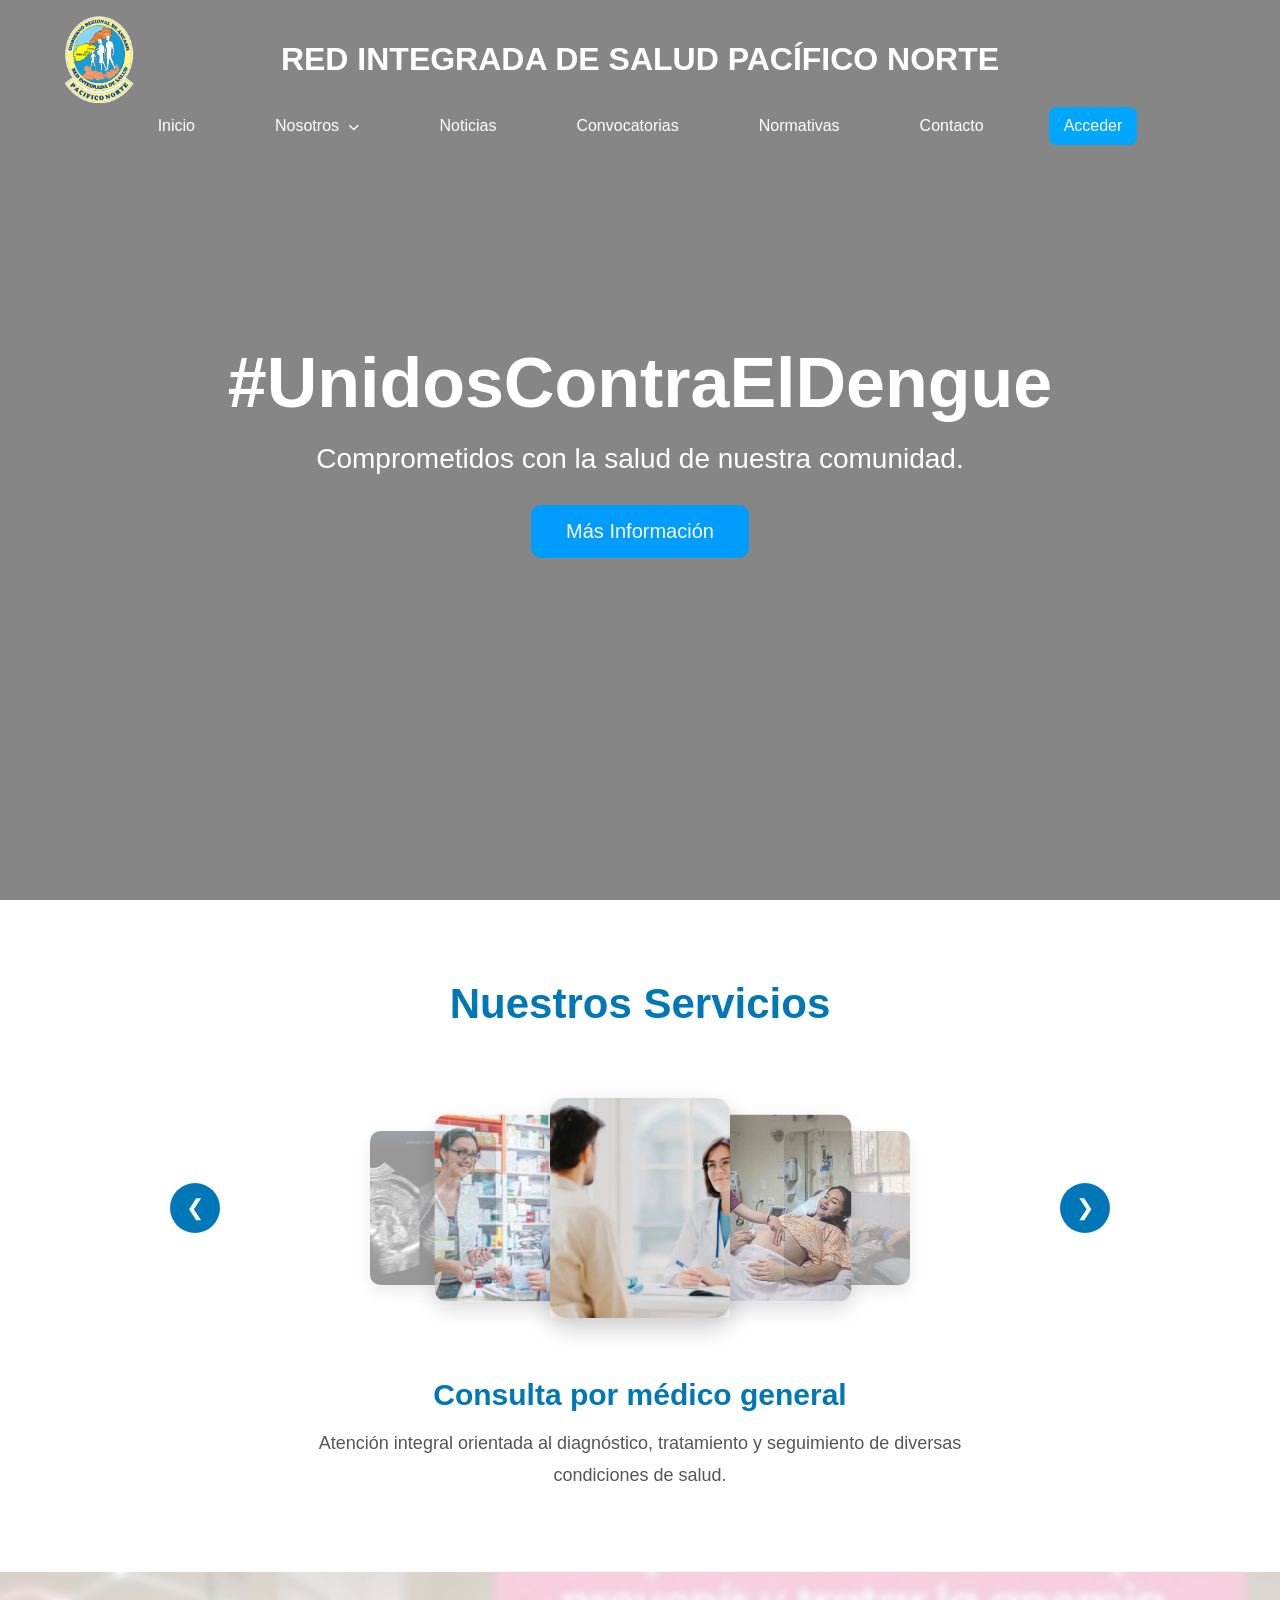
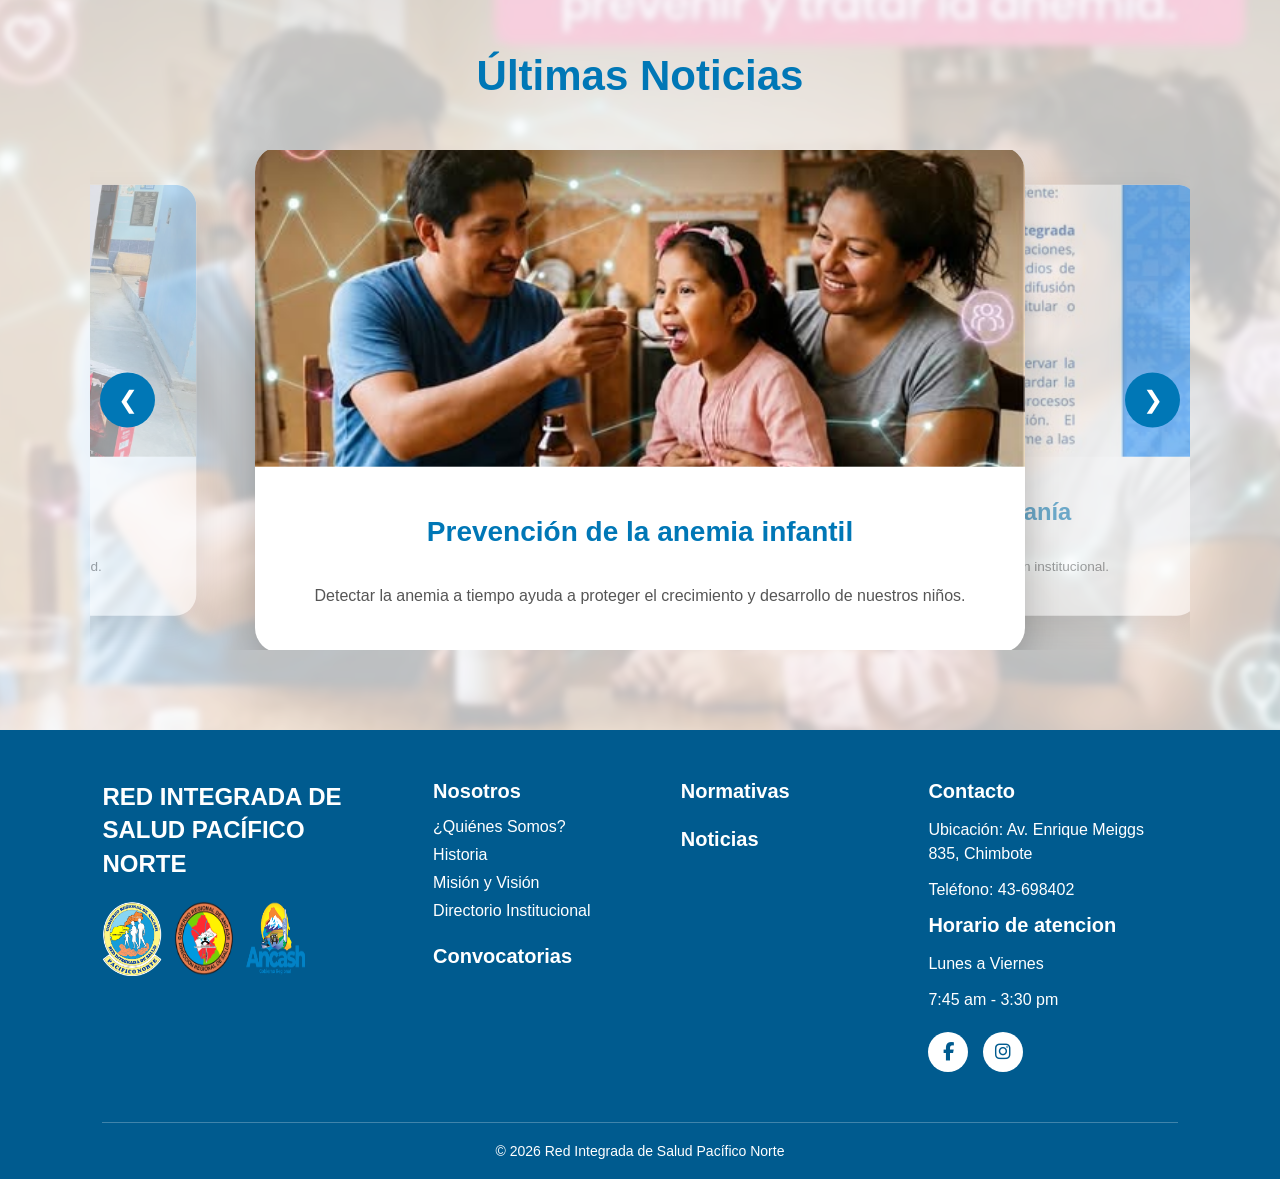
==== commit d07ad293: "v12.0.1 Añadido del Login" ====
--- a/index.html
+++ b/index.html
@@ -37,6 +37,11 @@
                 <li><a href="convocatorias.html">Convocatorias</a></li>
                 <li><a href="Normativa.html">Normativas</a></li>
                 <li><a href="contacto.html">Contacto</a></li>
+                <li>
+                    <a href="login.html" class="btn-login">
+                        Acceder
+                    </a>
+                </li>
             </ul>
     </nav>
 
--- a/css/styles.css
+++ b/css/styles.css
@@ -28,7 +28,7 @@
     transition: all 0.3s ease;
 }
 
-/* --- TRUCO DEL DROPDOWN (Desplegable) --- */
+/* DROPDOWN (Desplegable) */
 .dropdown {
     position: relative; /* Clave para que el submenú se posicione justo debajo */
 }
@@ -148,9 +148,7 @@
     position: relative;
     width: 100%;
     height: 100vh;
-
     overflow: hidden;
-
     display: flex;
     justify-content: center;
     align-items: center;
@@ -163,12 +161,9 @@
     position: absolute;
     top: 0;
     left: 0;
-
     width: 100%;
     height: 100%;
-
     object-fit: cover;
-
     z-index: -2;
 }
 
@@ -177,9 +172,7 @@
 .overlay{
     position: absolute;
     inset: 0;
-
     background: rgba(0,0,0,0.45);
-
     z-index: -1;
 }
 
@@ -207,13 +200,10 @@
     padding: 15px 35px;
     border: none;
     border-radius: 10px;
-
     background: #009dff;
     color: white;
-
     font-size: 20px;
     cursor: pointer;
-
     transition: 0.3s;
 }
 
@@ -449,9 +439,7 @@
 }
 
 .footer-subtitulo{
-
     margin-top:25px;
-
 }
 .footer-col a{
     display:block;
@@ -480,67 +468,41 @@
 .footer-logos img{
     width:60px;
     height:auto;
-
 }
 
 .footer-social{
-
     display:flex;
-
     gap:15px;
-
     margin-top:20px;
-
 }
 
 .footer-social a{
-
     width:40px;
-
     height:40px;
-
     background:white;
-
     color:#005b8f;
-
     border-radius:50%;
-
     display:flex;
-
     align-items:center;
-
     justify-content:center;
-
     text-decoration:none;
-
     font-size:18px;
-
     transition:0.3s;
-
 }
 
 .footer-social a:hover{
-
     transform:scale(1.1);
-
 }
 
 .footer-bottom{
-
     margin-top:40px;
-
     padding-top:20px;
-
     border-top:1px solid rgba(255,255,255,0.25);
-
     text-align:center;
-
     font-size:14px;
-
 }
 
 /* RESPONSIVE */
-
 @media(max-width:768px){
 
     .topbar{
@@ -557,120 +519,6 @@
         font-size:38px;
     }
 
-}
-
-/* ======================================== */
-/* SECCIÓN CONTACTO */
-/* ======================================== */
-
-.contacto{
-    width: 100%;
-    padding: 80px 10%;
-    background: #f5f5f5;
-}
-
-.contenedor-contacto{
-    display: flex;
-    justify-content: space-between;
-    align-items: center;
-    gap: 50px;
-    flex-wrap: wrap;
-}
-
-/* ======================================== */
-/* INFORMACIÓN */
-/* ======================================== */
-
-.info-contacto{
-    flex: 1;
-    min-width: 300px;
-}
-
-.info-contacto h2{
-    font-size: 40px;
-    color: #0077b6;
-    margin-bottom: 20px;
-}
-
-.info-contacto p{
-    font-size: 18px;
-    color: #555;
-    line-height: 1.7;
-    margin-bottom: 30px;
-}
-
-.dato{
-    display: flex;
-    align-items: center;
-    gap: 15px;
-    margin-bottom: 20px;
-    font-size: 18px;
-    color: #333;
-}
-
-.dato i{
-    width: 45px;
-    height: 45px;
-    background: #0096d6;
-    color: white;
-    border-radius: 50%;
-    display: flex;
-    justify-content: center;
-    align-items: center;
-    font-size: 18px;
-}
-
-/* ======================================== */
-/* FORMULARIO */
-/* ======================================== */
-
-.form-contacto{
-    flex: 1;
-    min-width: 320px;
-    background: white;
-    padding: 40px;
-    border-radius: 15px;
-    box-shadow: 0px 5px 20px rgba(0,0,0,0.1);
-}
-
-.form-contacto input,
-.form-contacto textarea{
-    width: 100%;
-    padding: 15px;
-    margin-bottom: 20px;
-    border: 1px solid #ccc;
-    border-radius: 10px;
-    outline: none;
-    font-size: 16px;
-    transition: 0.3s;
-}
-
-.form-contacto input:focus,
-.form-contacto textarea:focus{
-    border-color: #0096d6;
-    box-shadow: 0px 0px 8px rgba(0,150,214,0.3);
-}
-
-.form-contacto textarea{
-    resize: none;
-    height: 150px;
-}
-
-.form-contacto button{
-    width: 100%;
-    padding: 15px;
-    background: #0096d6;
-    color: white;
-    border: none;
-    border-radius: 10px;
-    font-size: 18px;
-    cursor: pointer;
-    transition: 0.3s;
-}
-
-.form-contacto button:hover{
-    background: #0077b6;
-    transform: translateY(-3px);
 }
 
 /* ======================================== */
@@ -854,45 +702,33 @@
 /* SALIDA */
 
 .transition-screen.exit{
-
     animation:circleOut 0.5s ease-in-out forwards;
-
 }
 
 /* ENTRADA */
-
 .transition-screen.enter{
 
     animation:circleIn 0.5s ease-in-out forwards;
-
 }
 
 /* ANIMACION SALIDA */
-
 @keyframes circleOut{
-
     0%{
         clip-path:circle(0% at center);
     }
-
     100%{
         clip-path:circle(150% at center);
     }
-
 }
 
 /* ANIMACION ENTRADA */
-
 @keyframes circleIn{
-
     0%{
         clip-path:circle(150% at center);
     }
-
     100%{
         clip-path:circle(0% at center);
     }
-
 }
 
 /* ===================== */
@@ -900,23 +736,15 @@
 /* ===================== */
 
 .news{
-
     padding:80px 20px;
-
     background:#f4f7fb;
-
     text-align:center;
-
 }
 
 .news h2{
-
     font-size:42px;
-
     color:#0077b6;
-
     margin-bottom:50px;
-
 }
 
 /* ===================== */
@@ -924,294 +752,177 @@
 /* ===================== */
 
 .news{
-
     position:relative;
-
     overflow:hidden;
-
 }
 
 .carousel-background{
-
     position:absolute;
-
     inset:0;
-
     background-size:cover;
-
     background-position:center;
-
     filter:blur(3px);
-
     transform:scale(1.1);
-
     opacity:0.45;
-
     transition:0.7s;
-
     z-index:0;
-
 }
 
 /* OSCURECER */
 
 .news::after{
-
     content:"";
-
     position:absolute;
-
     inset:0;
-
     background:rgba(255,255,255,0.45);
-
     z-index:1;
-
 }
 
 /* CONTENIDO ENCIMA */
 
 .news h2,
 .carousel-container{
-
     position:relative;
-
     z-index:2;
-
 }
 
 .carousel-container{
-
     position:relative;
-
     width:100%;
-
     max-width:1100px;
-
     margin:auto;
-
     overflow:hidden;
-
 }
 
 .carousel{
-
     position:relative;
-
     height:500px;
-
 }
 
 .news-card{
-
     position:absolute;
-
     width:70%;
-
     left:50%;
-
     top:50%;
-
     transform:
     translate(-50%, -50%)
     scale(0.8);
-
     opacity:0;
-
     transition:0.6s;
-
     background:white;
-
     border-radius:25px;
-
     overflow:hidden;
-
     box-shadow:0 15px 35px rgba(0,0,0,0.2);
-
 }
 
 .news-card img{
-
     width:100%;
-
     height:320px;
-
     object-fit:cover;
-
 }
 
 .news-info{
-
     padding:25px;
-
 }
 
 .news-info h3{
-
     color:#0077b6;
-
     margin-bottom:15px;
-
     font-size:28px;
-
 }
 
 .news-info p{
-
     color:#555;
-
     line-height:1.6;
-
 }
 
 /* CARD ACTIVA */
 
 .news-card.active{
-
     opacity:1;
-
     z-index:3;
-
     transform:
     translate(-50%, -50%)
     scale(1);
-
 }
 
 /* CARD IZQUIERDA */
 
 .news-card.prev{
-
     opacity:0.5;
-
     z-index:2;
-
     transform:
     translate(-80%, -50%)
     scale(0.85);
-
 }
 
 /* CARD DERECHA */
 
 .news-card.next{
-
     opacity:0.5;
-
     z-index:2;
-
     transform:
     translate(-20%, -50%)
     scale(0.85);
-
 }
 
 /* BOTONES */
 
 .carousel-btn{
-
     position:absolute;
-
     top:50%;
-
     transform:translateY(-50%);
-
     background:#0077b6;
-
     color:white;
-
     border:none;
-
     width:55px;
-
     height:55px;
-
     border-radius:50%;
-
     cursor:pointer;
-
     font-size:24px;
-
     z-index:5;
-
     transition:0.3s;
-
 }
 
 .carousel-btn:hover{
-
     background:#023e8a;
-
     transform:
     translateY(-50%)
     scale(1.1);
-
 }
 
 .prev{
-
     left:10px;
-
 }
 
 .next{
-
     right:10px;
-
 }
 
 /* RESPONSIVE */
 
 @media(max-width:768px){
-
     .news-card{
-
         width:90%;
-
-    }
-
+    }
     .news-info h3{
-
         font-size:22px;
-
-    }
-
+    }
 }
 
 .news-card{
-
     cursor:pointer;
-
-}
-
-/* BOTÓN FLOTANTE WHATSAPP */
-.whatsapp-float {
-    position: fixed;
-    width: 90px !important;
-    height: 90px !important;
-    bottom: 30px;
-    right: 30px;
-    background-color: #25D366;
-    color: white;
-    border-radius: 50%;
-    font-size: 50px !important; /* ICONO GRANDE */
-    display: flex;
-    align-items: center;
-    justify-content: center;
-    z-index: 9999;
-    box-shadow: 0 4px 12px rgba(0,0,0,0.4);
-}
-.whatsapp-float {
-    animation: pulso 1.5s infinite;
-}
-
-@keyframes pulso {
-    0% { transform: scale(1); }
-    50% { transform: scale(1.15); }
-    100% { transform: scale(1); }
-}
-.whatsapp-float:hover {
-    background-color: #128C7E;
-    transform: scale(1.2);
-    transition: 0.3s;
+}
+
+.btn-login{
+    background:#00a6ff;
+    color:white !important;
+    padding:10px 18px;
+    border-radius:8px;
+    transition:0.3s;
+}
+
+.btn-login:hover{
+    background:#0077b6;
+    transform:translateY(-2px);
 }
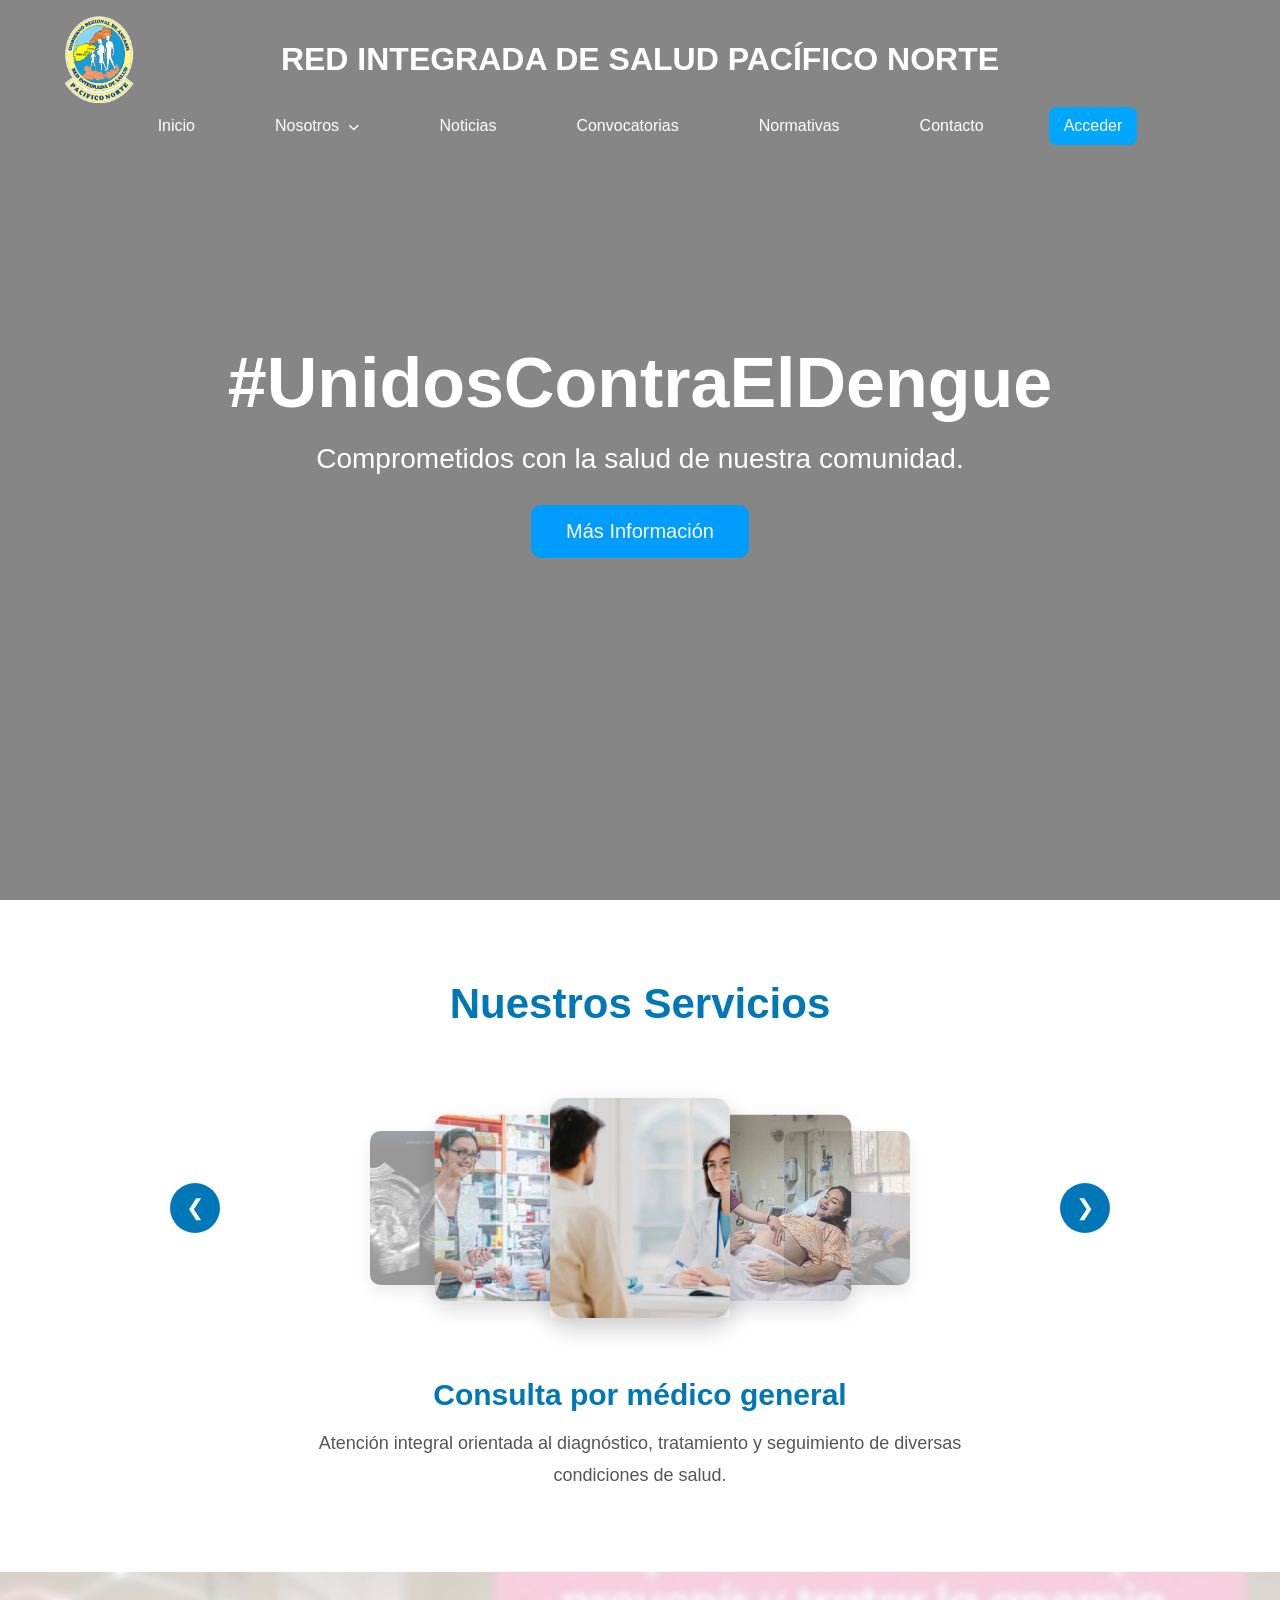
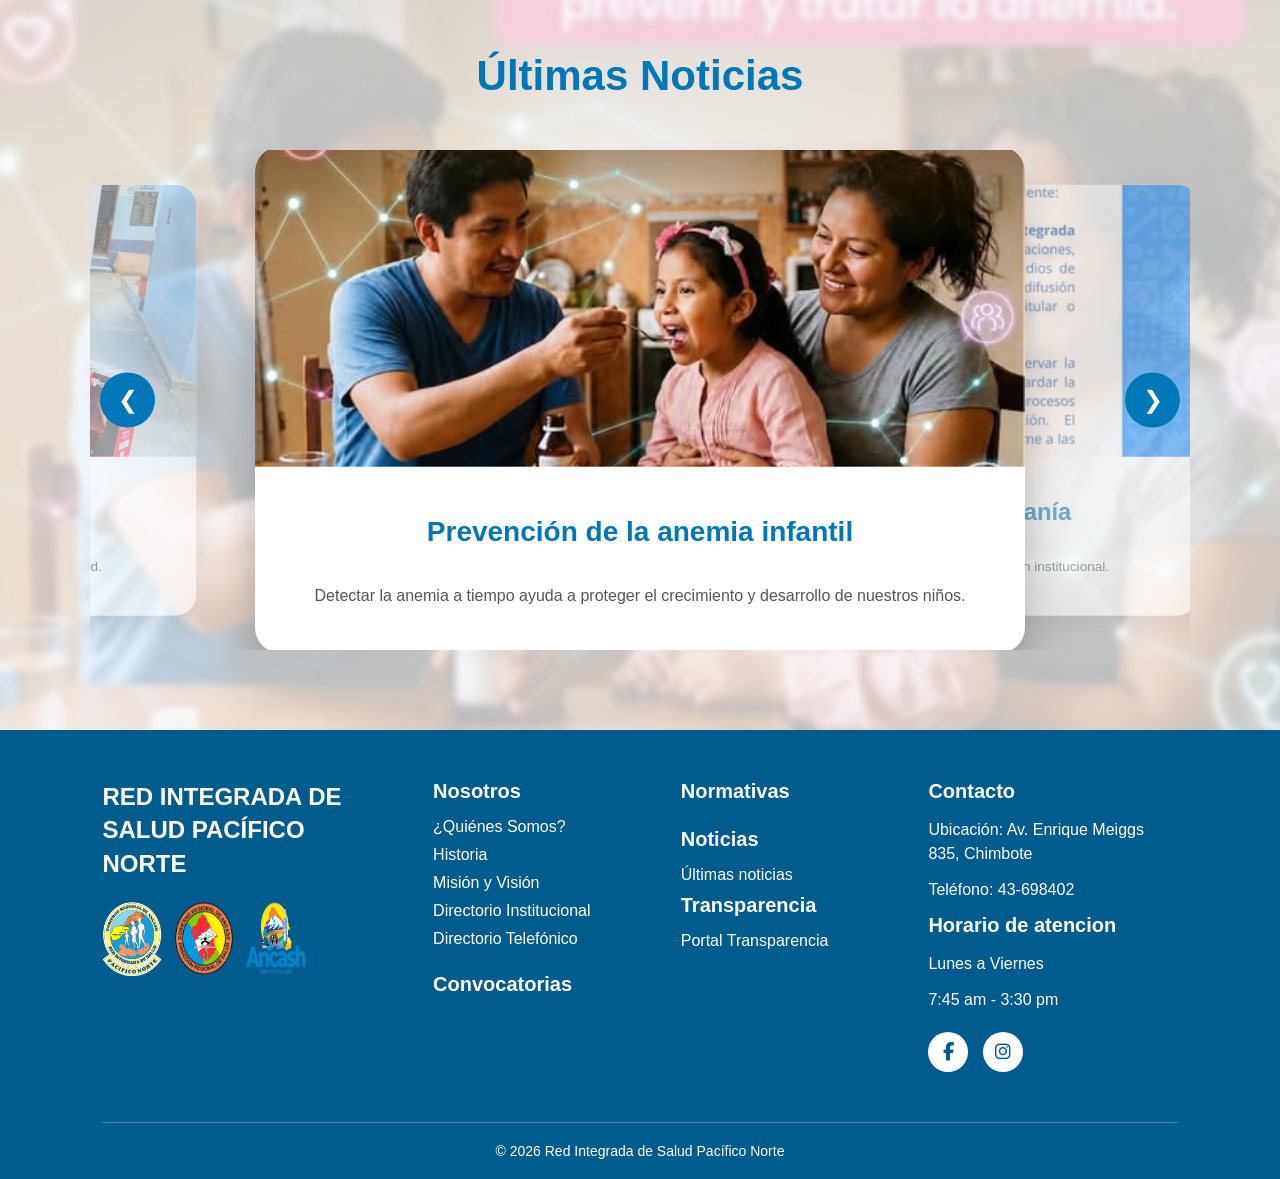
==== commit 1e3f46ea: "v12.0.3 Super Actualizacion de Nostros antes Institucional" ====
--- a/index.html
+++ b/index.html
@@ -200,6 +200,9 @@
                 <a href="institucional.html#directorio">
                     Directorio Institucional
                 </a>
+                <a href="institucional.html#directorio-telefonico">
+                    Directorio Telefónico
+                </a>
                 <a href="convocatorias.html">
                     <h4 class="footer-subtitulo">
                     Convocatorias
@@ -217,6 +220,15 @@
                         Noticias
                     </a>
                 </h4>
+                <a href="noticias.html?noticia=1">
+                    Últimas noticias
+                </a>
+                <a href="transparencia.html">
+                    <h4>Transparencia</h4>
+                </a>
+                <a href="https://www.transparencia.gob.pe/enlaces/pte_transparencia_enlaces.aspx?id_entidad=17409#.YPq80Y5KjIU">
+                    Portal Transparencia
+                </a>
             </div>
 
             <!-- COLUMNA 4 -->
--- a/css/styles.css
+++ b/css/styles.css
@@ -5,18 +5,74 @@
     font-family:Arial, Helvetica, sans-serif;
 }
 
-/* --- Estilos Base del Nav --- */
-.main-nav {
-    display: flex;
+body{
+    background:#f5f5f5;
+}
+
+/* HEADER */
+
+.topbar{
+    width:100%;
+    padding:15px 8%;
+    background:transparent;
+    color:white;
+    position:absolute;
+    top:0;
+    left:0;
+    z-index:1000;
+}
+.logo-section{
+    position:relative;
+    display:flex;
+    align-items:center;
+}
+
+.logo-section img{
+    width:70px;
+}
+
+.titulo-header{
+    position:absolute;
+    left:50%;
+    transform:translateX(-50%);
+    text-align:center;
+}
+
+.titulo-header h1{
+    white-space: nowrap;
+}
+
+/* NAV */
+.main-nav{
+    width:100%;
+    display:flex;
+    justify-content:center;
+    padding:12px 0;
+    background:transparent;
+    position:absolute;
+    top:75px; /* ajustaremos este valor */
+    left:0;
+    z-index:1000;
     align-items: center;
 }
-
-.nav-links {
-    display: flex;
-    list-style: none;
-    margin: 0;
-    padding: 0;
-    gap: 15px; /* Espaciado entre las pestañas principales */
+nav{
+    display:flex;
+    gap:25px;
+}
+
+.nav-links{
+    display:flex;
+    list-style:none;
+    gap:50px;
+    margin:0;
+    padding:0;
+}
+
+nav a{
+    color:white;
+    text-decoration:none;
+    font-weight:bold;
+    transition:0.3s;
 }
 
 .nav-links a {
@@ -27,12 +83,14 @@
     display: block;
     transition: all 0.3s ease;
 }
+nav a:hover{
+    color:#d9f4ff;
+}
 
 /* DROPDOWN (Desplegable) */
 .dropdown {
     position: relative; /* Clave para que el submenú se posicione justo debajo */
 }
-
 /* Caja oculta del submenú */
 .dropdown-menu {
     position: absolute;
@@ -71,78 +129,6 @@
     display: block;
 }
 
-body{
-    background:#f5f5f5;
-}
-
-/* HEADER */
-
-.topbar{
-    width:100%;
-    padding:15px 8%;
-    background:transparent;
-    color:white;
-    position:absolute;
-    top:0;
-    left:0;
-    z-index:1000;
-}
-.logo-section{
-    position:relative;
-    display:flex;
-    align-items:center;
-}
-
-.logo-section img{
-    width:70px;
-}
-
-.titulo-header{
-    position:absolute;
-    left:50%;
-    transform:translateX(-50%);
-    text-align:center;
-}
-
-.titulo-header h1{
-    white-space: nowrap;
-}
-
-.main-nav{
-    width:100%;
-    display:flex;
-    justify-content:center;
-    padding:12px 0;
-    background:transparent;
-    position:absolute;
-    top:75px; /* ajustaremos este valor */
-    left:0;
-    z-index:1000;
-}
-nav{
-    display:flex;
-    gap:25px;
-}
-
-.nav-links{
-    display:flex;
-    list-style:none;
-    gap:50px;
-    margin:0;
-    padding:0;
-}
-
-nav a{
-    color:white;
-    text-decoration:none;
-    font-weight:bold;
-    transition:0.3s;
-}
-
-nav a:hover{
-    color:#d9f4ff;
-}
-
 /* HERO */
 .hero{
     position: relative;
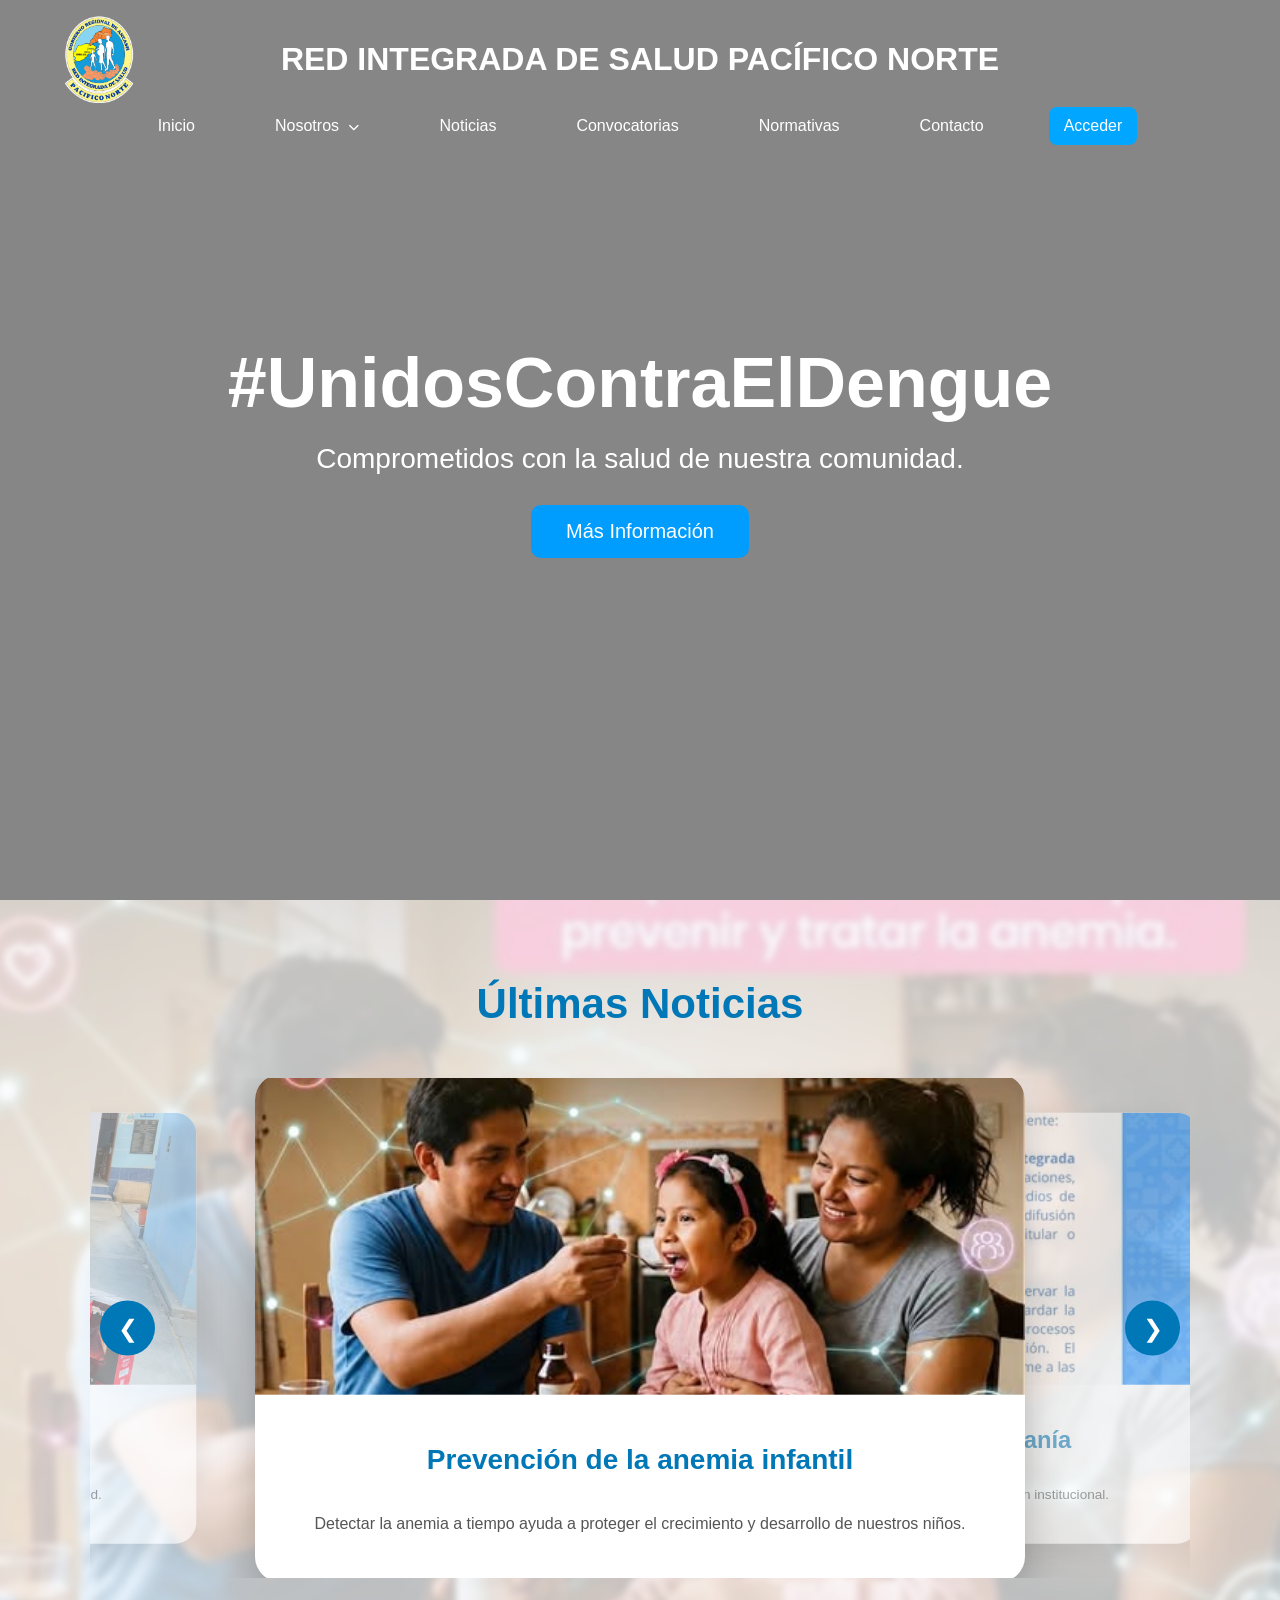
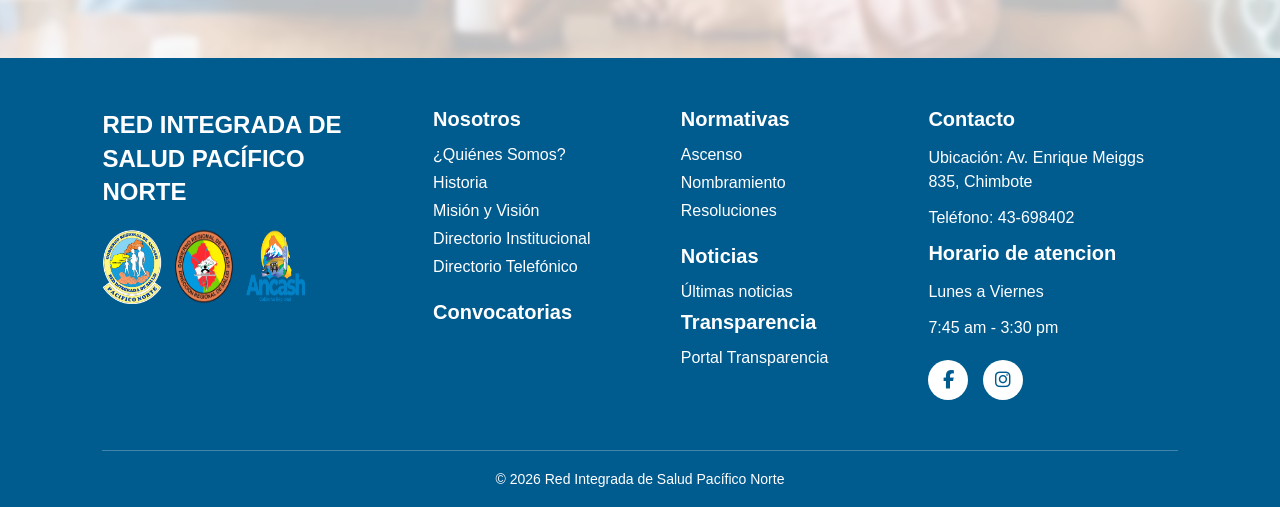
==== commit fe77b7bb: "v16.0.3 Actualizacion del footer" ====
--- a/index.html
+++ b/index.html
@@ -35,7 +35,14 @@
                 </li>
                 <li><a href="noticias.html">Noticias</a></li>
                 <li><a href="convocatorias.html">Convocatorias</a></li>
-                <li><a href="Normativa.html">Normativas</a></li>
+                <li class="dropdown">
+                    <a href="Normativa.html" class="dropdown-trigger">Normativas</a>
+                    <ul class="dropdown-menu">
+                        <li><a href="#ascenso">Ascenso</a></li>
+                        <li><a href="#nombramiento">Nombramiento</a></li>
+                        <li><a href="#resoluciones">Resoluciones</a></li>
+                    </ul>
+                </li>
                 <li><a href="contacto.html">Contacto</a></li>
                 <li>
                     <a href="login.html" class="btn-login">
@@ -61,7 +68,7 @@
         </div>
     </section>
 
-    <section class="servicios">
+    <!--<section class="servicios">
         <h2>Nuestros Servicios</h2>
         <div class="servicios-carousel">
             <button class="servicio-btn prev-servicio">❮</button>
@@ -110,7 +117,7 @@
             </p>
         </div>
 
-    </section>
+    </section>-->
 
     <section class="news">
         <h2>Últimas Noticias</h2>
@@ -211,25 +218,42 @@
             </div>
 
             <!-- COLUMNA 3 -->
-            <div class="footer-col">
-                <a href="Normativa.html">
-                    <h4>Normativas</h4>
-                </a>
-                <h4 class="footer-subtitulo">
-                    <a href="noticias.html">
-                        Noticias
-                    </a>
-                </h4>
-                <a href="noticias.html?noticia=1">
-                    Últimas noticias
-                </a>
-                <a href="transparencia.html">
-                    <h4>Transparencia</h4>
-                </a>
-                <a href="https://www.transparencia.gob.pe/enlaces/pte_transparencia_enlaces.aspx?id_entidad=17409#.YPq80Y5KjIU">
-                    Portal Transparencia
-                </a>
-            </div>
+        <div class="footer-col">
+
+            <a href="Normativa.html">
+                <h4>Normativas</h4>
+            </a>
+
+            <a href="Normativa.html#ascenso">
+                Ascenso
+            </a>
+
+            <a href="Normativa.html#nombramiento">
+                Nombramiento
+            </a>
+
+            <a href="Normativa.html#resoluciones">
+                Resoluciones
+            </a>
+            <h4 class="footer-subtitulo">
+                <a href="noticias.html">
+                    Noticias
+                </a>
+            </h4>
+
+            <a href="noticias.html">
+                Últimas noticias
+            </a>
+
+            <a href="transparencia.html">
+                <h4>Transparencia</h4>
+            </a>
+
+            <a href="https://www.transparencia.gob.pe/enlaces/pte_transparencia_enlaces.aspx?id_entidad=17409#.YPq80Y5KjIU">
+                Portal Transparencia
+            </a>
+
+        </div>
 
             <!-- COLUMNA 4 -->
             <div class="footer-col">
